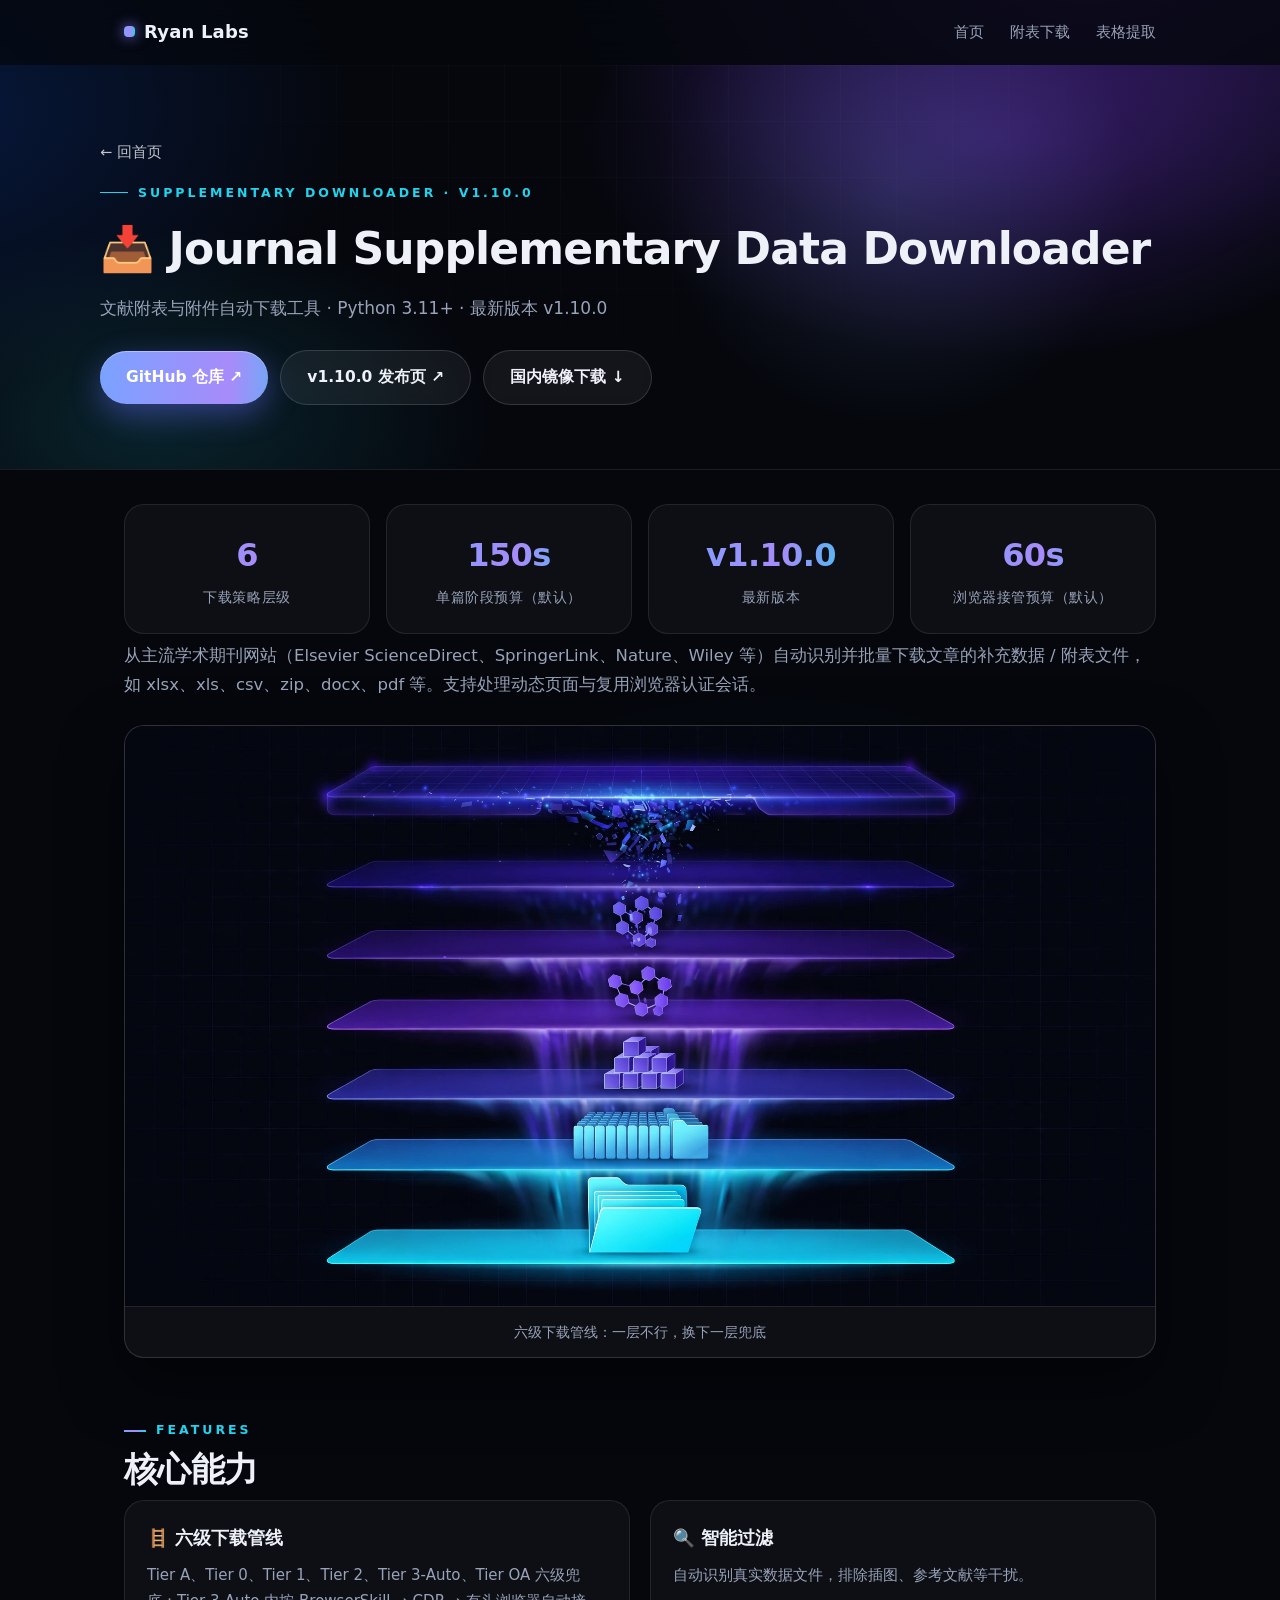
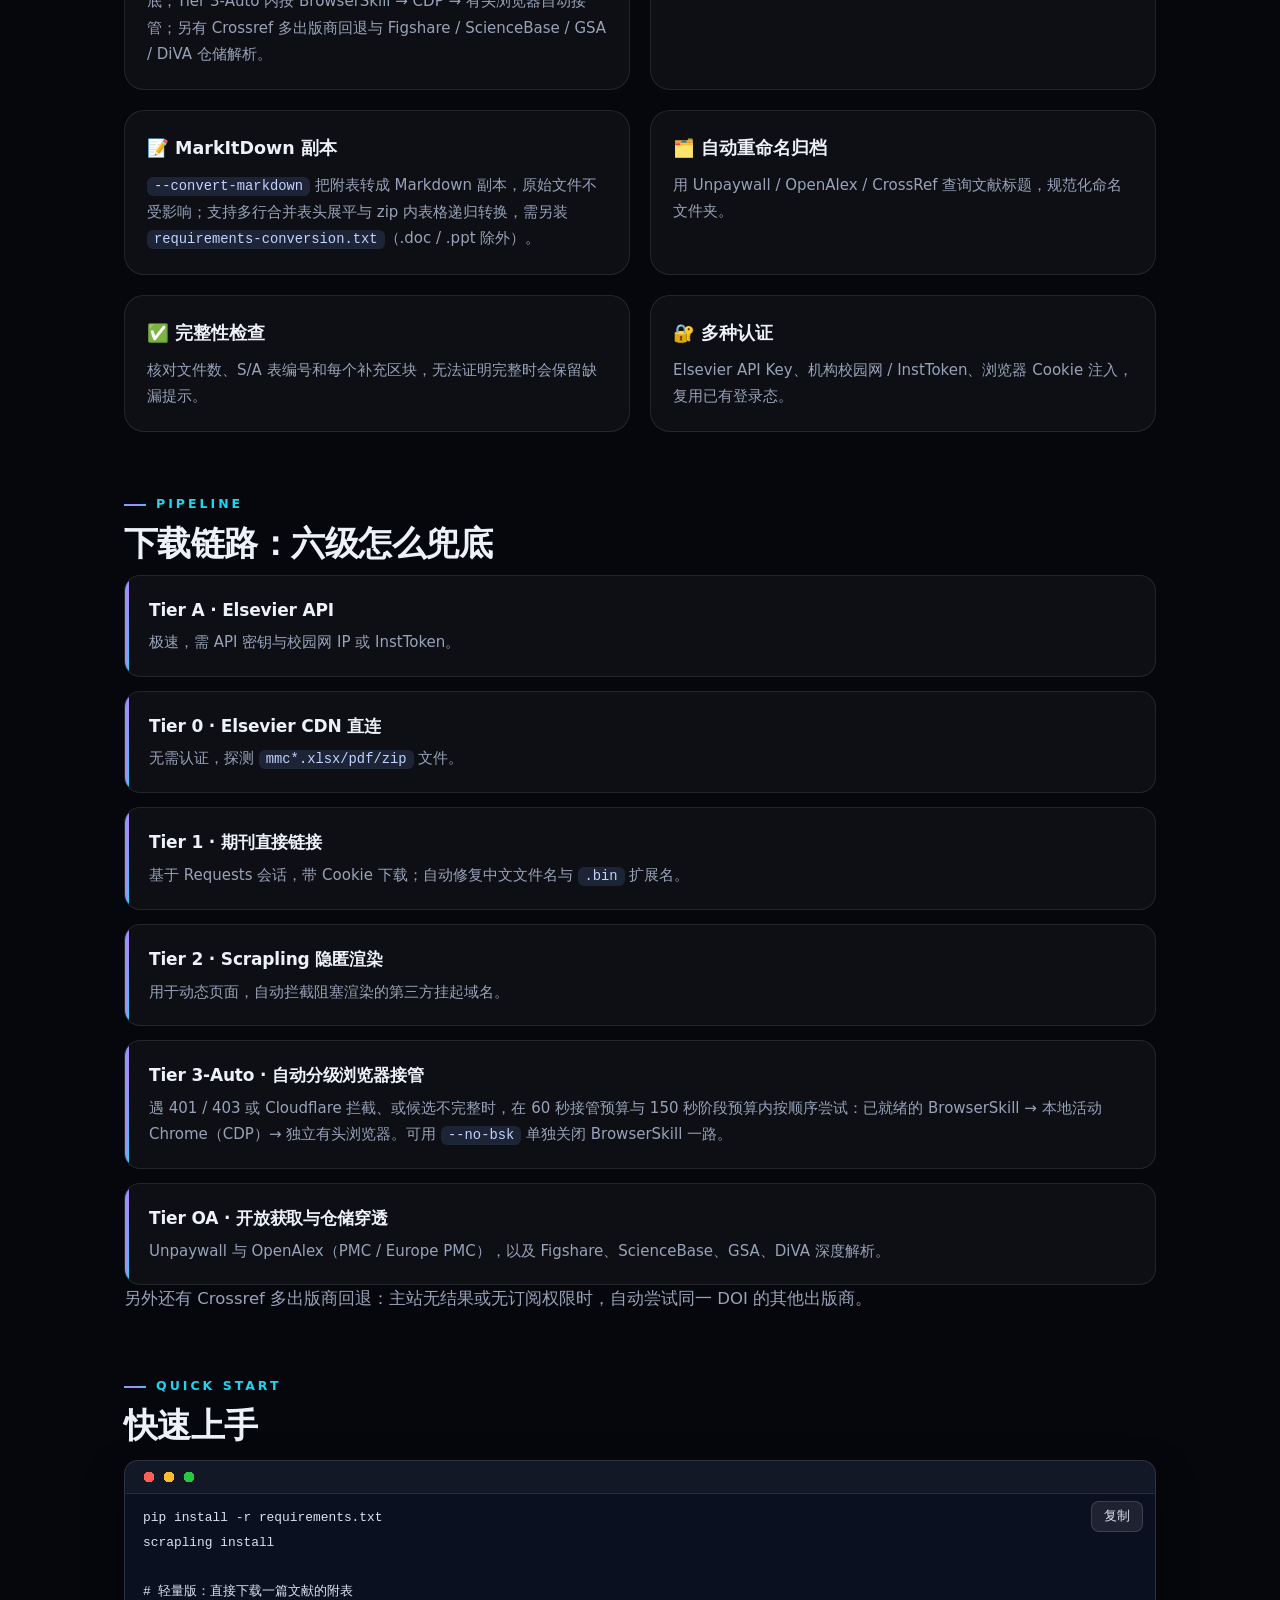
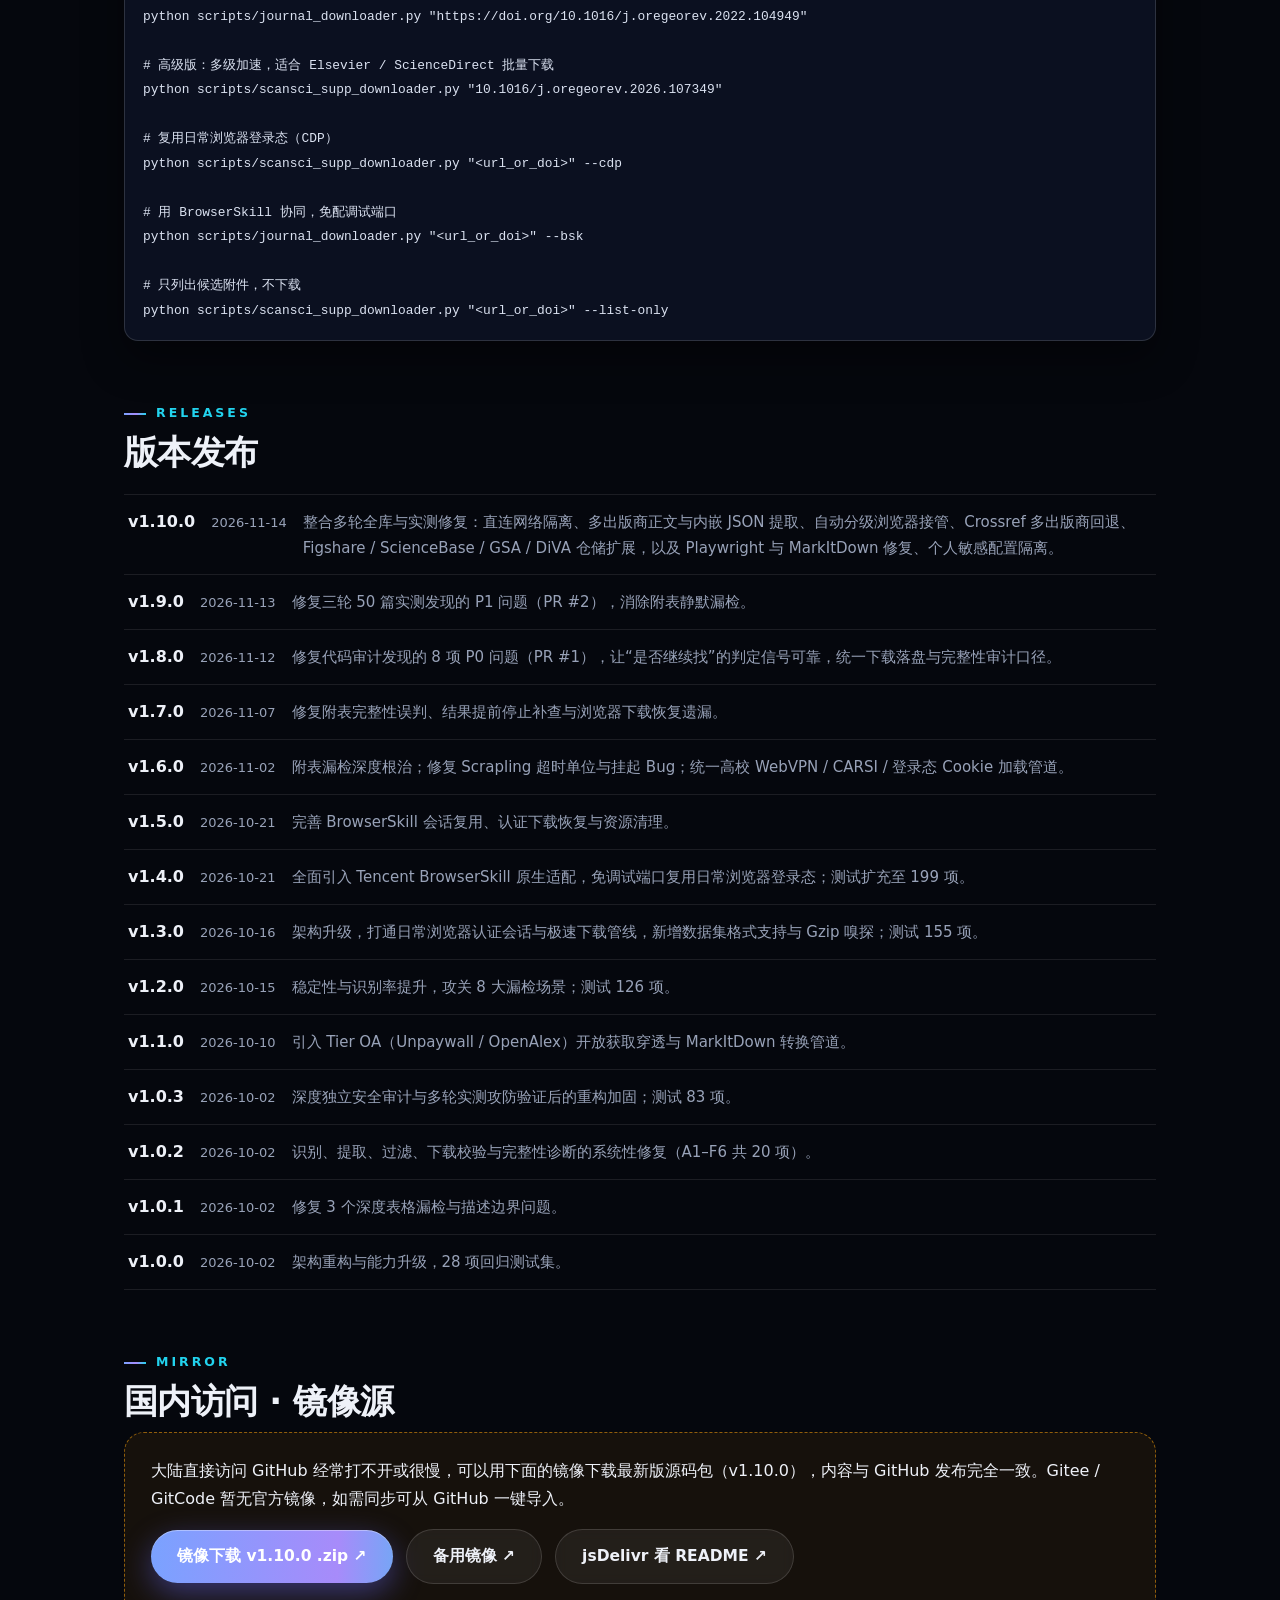
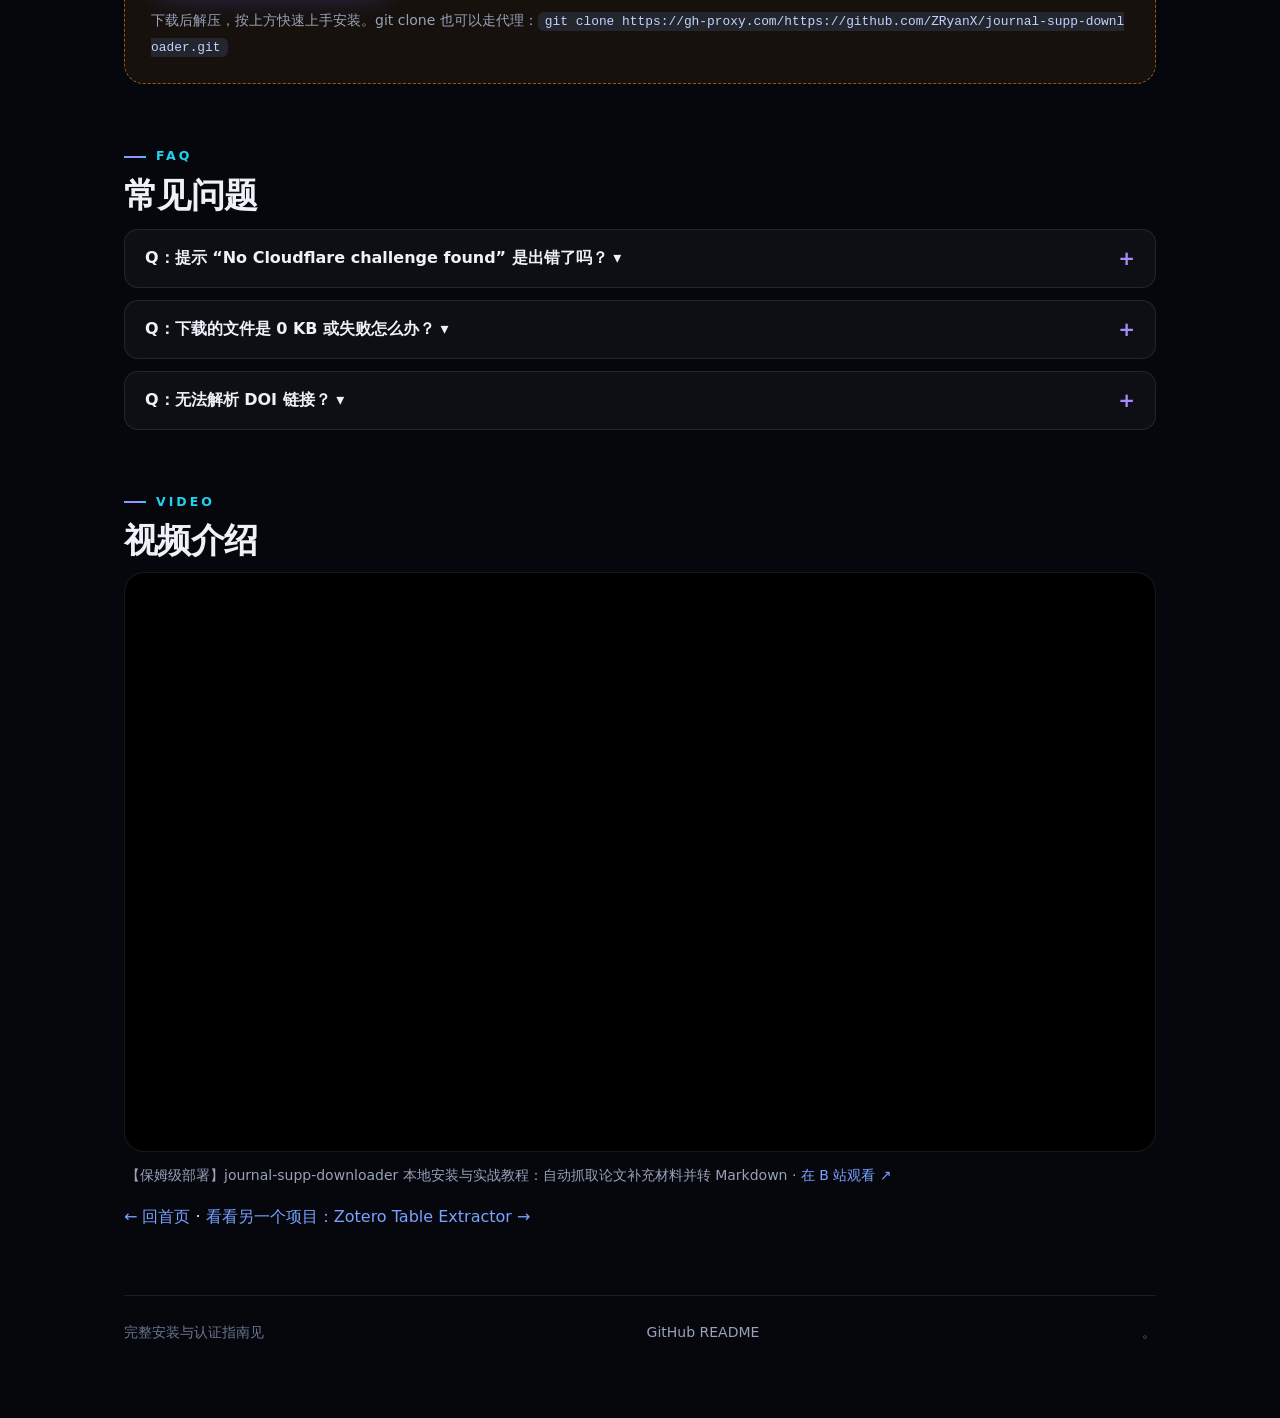
==== journal-supp-downloader.html @ 09757679 "Initial blog: homepage + two project pages, styles, scripts, images" ====
<!DOCTYPE html>
<html lang="zh-CN"><head><meta charset="utf-8"><meta name="viewport" content="width=device-width,initial-scale=1">
<title>Journal Supplementary Data Downloader — Ryan 的项目博客</title><link rel="stylesheet" href="style.css?v=20261115g"></head><body>
<header class="topnav"><div class="inner"><a class="logo" href="index.html">Ryan Labs</a><span class="spacer"></span><a href="index.html">首页</a><a href="journal-supp-downloader.html">附表下载</a><a href="zotero-table-extractor.html">表格提取</a></div></header>
<section class="hero small"><div class="inner">
<p><a class="backlink" href="index.html">← 回首页</a></p>
<span class="eyebrow">Supplementary Downloader · v1.10.0</span>
<h1>📥 Journal Supplementary Data Downloader</h1>
<p>文献附表与附件自动下载工具 · Python 3.11+ · 最新版本 v1.10.0</p>
<a class="btn" href="https://github.com/ZRyanX/journal-supp-downloader">GitHub 仓库 ↗</a><a class="btn ghost" href="https://github.com/ZRyanX/journal-supp-downloader/releases/tag/v1.10.0">v1.10.0 发布页 ↗</a><a class="btn ghost" href="#mirror">国内镜像下载 ↓</a>
</div></section>
<main class="wrap">
<div class="stats reveal">
<div class="stat"><b data-count="6">6</b><span>下载策略层级</span></div>
<div class="stat"><b>150s</b><span>单篇阶段预算（默认）</span></div>
<div class="stat"><b>v1.10.0</b><span>最新版本</span></div>
<div class="stat"><b>60s</b><span>浏览器接管预算（默认）</span></div>
</div>
<p class="lead reveal">从主流学术期刊网站（Elsevier ScienceDirect、SpringerLink、Nature、Wiley 等）自动识别并批量下载文章的补充数据 / 附表文件，如 xlsx、xls、csv、zip、docx、pdf 等。支持处理动态页面与复用浏览器认证会话。</p>
<figure class="shot reveal"><img src="images/jsd-pipeline.webp" alt="六级下载管线瀑布示意图" loading="lazy"><figcaption>六级下载管线：一层不行，换下一层兜底</figcaption></figure>

<h2 class="reveal"><span class="kicker">Features</span>核心能力</h2>
<div class="grid reveal">
<div class="feat"><h3>🪜 六级下载管线</h3><p>Tier A、Tier 0、Tier 1、Tier 2、Tier 3-Auto、Tier OA 六级兜底；Tier 3-Auto 内按 BrowserSkill → CDP → 有头浏览器自动接管；另有 Crossref 多出版商回退与 Figshare / ScienceBase / GSA / DiVA 仓储解析。</p></div>
<div class="feat"><h3>🔍 智能过滤</h3><p>自动识别真实数据文件，排除插图、参考文献等干扰。</p></div>
<div class="feat"><h3>📝 MarkItDown 副本</h3><p><code>--convert-markdown</code> 把附表转成 Markdown 副本，原始文件不受影响；支持多行合并表头展平与 zip 内表格递归转换，需另装 <code>requirements-conversion.txt</code>（.doc / .ppt 除外）。</p></div>
<div class="feat"><h3>🗂️ 自动重命名归档</h3><p>用 Unpaywall / OpenAlex / CrossRef 查询文献标题，规范化命名文件夹。</p></div>
<div class="feat"><h3>✅ 完整性检查</h3><p>核对文件数、S/A 表编号和每个补充区块，无法证明完整时会保留缺漏提示。</p></div>
<div class="feat"><h3>🔐 多种认证</h3><p>Elsevier API Key、机构校园网 / InstToken、浏览器 Cookie 注入，复用已有登录态。</p></div>
</div>

<h2 class="reveal"><span class="kicker">Pipeline</span>下载链路：六级怎么兜底</h2>
<div class="steps reveal">
<div class="step"><b>Tier A · Elsevier API</b><p>极速，需 API 密钥与校园网 IP 或 InstToken。</p></div>
<div class="step"><b>Tier 0 · Elsevier CDN 直连</b><p>无需认证，探测 <code>mmc*.xlsx/pdf/zip</code> 文件。</p></div>
<div class="step"><b>Tier 1 · 期刊直接链接</b><p>基于 Requests 会话，带 Cookie 下载；自动修复中文文件名与 <code>.bin</code> 扩展名。</p></div>
<div class="step"><b>Tier 2 · Scrapling 隐匿渲染</b><p>用于动态页面，自动拦截阻塞渲染的第三方挂起域名。</p></div>
<div class="step"><b>Tier 3-Auto · 自动分级浏览器接管</b><p>遇 401 / 403 或 Cloudflare 拦截、或候选不完整时，在 60 秒接管预算与 150 秒阶段预算内按顺序尝试：已就绪的 BrowserSkill → 本地活动 Chrome（CDP）→ 独立有头浏览器。可用 <code>--no-bsk</code> 单独关闭 BrowserSkill 一路。</p></div>
<div class="step"><b>Tier OA · 开放获取与仓储穿透</b><p>Unpaywall 与 OpenAlex（PMC / Europe PMC），以及 Figshare、ScienceBase、GSA、DiVA 深度解析。</p></div>
</div>
<p class="lead reveal">另外还有 Crossref 多出版商回退：主站无结果或无订阅权限时，自动尝试同一 DOI 的其他出版商。</p>

<h2 class="reveal"><span class="kicker">Quick Start</span>快速上手</h2>
<pre><code>pip install -r requirements.txt
scrapling install

# 轻量版：直接下载一篇文献的附表
python scripts/journal_downloader.py "https://doi.org/10.1016/j.oregeorev.2022.104949"

# 高级版：多级加速，适合 Elsevier / ScienceDirect 批量下载
python scripts/scansci_supp_downloader.py "10.1016/j.oregeorev.2026.107349"

# 复用日常浏览器登录态（CDP）
python scripts/scansci_supp_downloader.py "&lt;url_or_doi&gt;" --cdp

# 用 BrowserSkill 协同，免配调试端口
python scripts/journal_downloader.py "&lt;url_or_doi&gt;" --bsk

# 只列出候选附件，不下载
python scripts/scansci_supp_downloader.py "&lt;url_or_doi&gt;" --list-only</code></pre>

<h2 class="reveal"><span class="kicker">Releases</span>版本发布</h2>
<div class="releases reveal">
<div class="rel"><b>v1.10.0</b><time>2026-11-14</time><p>整合多轮全库与实测修复：直连网络隔离、多出版商正文与内嵌 JSON 提取、自动分级浏览器接管、Crossref 多出版商回退、Figshare / ScienceBase / GSA / DiVA 仓储扩展，以及 Playwright 与 MarkItDown 修复、个人敏感配置隔离。</p></div>
<div class="rel"><b>v1.9.0</b><time>2026-11-13</time><p>修复三轮 50 篇实测发现的 P1 问题（PR #2），消除附表静默漏检。</p></div>
<div class="rel"><b>v1.8.0</b><time>2026-11-12</time><p>修复代码审计发现的 8 项 P0 问题（PR #1），让“是否继续找”的判定信号可靠，统一下载落盘与完整性审计口径。</p></div>
<div class="rel"><b>v1.7.0</b><time>2026-11-07</time><p>修复附表完整性误判、结果提前停止补查与浏览器下载恢复遗漏。</p></div>
<div class="rel"><b>v1.6.0</b><time>2026-11-02</time><p>附表漏检深度根治；修复 Scrapling 超时单位与挂起 Bug；统一高校 WebVPN / CARSI / 登录态 Cookie 加载管道。</p></div>
<div class="rel"><b>v1.5.0</b><time>2026-10-21</time><p>完善 BrowserSkill 会话复用、认证下载恢复与资源清理。</p></div>
<div class="rel"><b>v1.4.0</b><time>2026-10-21</time><p>全面引入 Tencent BrowserSkill 原生适配，免调试端口复用日常浏览器登录态；测试扩充至 199 项。</p></div>
<div class="rel"><b>v1.3.0</b><time>2026-10-16</time><p>架构升级，打通日常浏览器认证会话与极速下载管线，新增数据集格式支持与 Gzip 嗅探；测试 155 项。</p></div>
<div class="rel"><b>v1.2.0</b><time>2026-10-15</time><p>稳定性与识别率提升，攻关 8 大漏检场景；测试 126 项。</p></div>
<div class="rel"><b>v1.1.0</b><time>2026-10-10</time><p>引入 Tier OA（Unpaywall / OpenAlex）开放获取穿透与 MarkItDown 转换管道。</p></div>
<div class="rel"><b>v1.0.3</b><time>2026-10-02</time><p>深度独立安全审计与多轮实测攻防验证后的重构加固；测试 83 项。</p></div>
<div class="rel"><b>v1.0.2</b><time>2026-10-02</time><p>识别、提取、过滤、下载校验与完整性诊断的系统性修复（A1–F6 共 20 项）。</p></div>
<div class="rel"><b>v1.0.1</b><time>2026-10-02</time><p>修复 3 个深度表格漏检与描述边界问题。</p></div>
<div class="rel"><b>v1.0.0</b><time>2026-10-02</time><p>架构重构与能力升级，28 项回归测试集。</p></div>
</div>

<h2 class="reveal" id="mirror"><span class="kicker">Mirror</span>国内访问 · 镜像源</h2>
<div class="mirror reveal">
<p>大陆直接访问 GitHub 经常打不开或很慢，可以用下面的镜像下载最新版源码包（v1.10.0），内容与 GitHub 发布完全一致。Gitee / GitCode 暂无官方镜像，如需同步可从 GitHub 一键导入。</p>
<a class="btn" href="https://gh-proxy.com/https://github.com/ZRyanX/journal-supp-downloader/archive/refs/tags/v1.10.0.zip">镜像下载 v1.10.0 .zip ↗</a>
<a class="btn ghost" href="https://ghfast.top/https://github.com/ZRyanX/journal-supp-downloader/archive/refs/tags/v1.10.0.zip">备用镜像 ↗</a>
<a class="btn ghost" href="https://cdn.jsdelivr.net/gh/ZRyanX/journal-supp-downloader@v1.10.0/README.md">jsDelivr 看 README ↗</a>
<p class="dim">下载后解压，按上方快速上手安装。git clone 也可以走代理：<code>git clone https://gh-proxy.com/https://github.com/ZRyanX/journal-supp-downloader.git</code></p>
</div>

<h2 class="reveal"><span class="kicker">FAQ</span>常见问题</h2>
<div class="faq reveal"><button>Q：提示 “No Cloudflare challenge found” 是出错了吗？ ▾</button><div class="ans">不是。这是正常提示，说明这次没有出现需要交互的 Cloudflare 验证，脚本已直接进入正常页面解析。</div></div>
<div class="faq reveal"><button>Q：下载的文件是 0 KB 或失败怎么办？ ▾</button><div class="ans">先确认该文献是否确实有附件；若提示 401 / 403，检查 IP 范围、用 --cdp 复用日常已登录浏览器，或更新 cookies.json。</div></div>
<div class="faq reveal"><button>Q：无法解析 DOI 链接？ ▾</button><div class="ans">某些网络下 doi.org 会被屏蔽，脚本内置了 curl 回退与 Crossref 查询，仍失败时可直接传入期刊文章的真实 URL。</div></div>

<h2 class="reveal"><span class="kicker">Video</span>视频介绍</h2>
<div class="video reveal"><div class="embed"><iframe src="https://player.bilibili.com/player.html?bvid=BV1YtsF6nEsp&page=1" scrolling="no" border="0" frameborder="no" framespacing="0" allowfullscreen="true" title="journal-supp-downloader 本地安装与实战教程"></iframe></div>
<p class="video-cap">【保姆级部署】journal-supp-downloader 本地安装与实战教程：自动抓取论文补充材料并转 Markdown · <a href="https://www.bilibili.com/video/BV1YtsF6nEsp/" target="_blank" rel="noopener">在 B 站观看 ↗</a></p></div>
<p><a href="index.html">← 回首页</a> · <a href="zotero-table-extractor.html">看看另一个项目：Zotero Table Extractor →</a></p>
<footer>完整安装与认证指南见 <a href="https://github.com/ZRyanX/journal-supp-downloader">GitHub README</a>。</footer>
</main>
<script src="script.js?v=20261115f"></script>
</body></html>
---- style.css ----
/* Ryan Labs — 深色高级质感 */
:root{
  --bg:#05070d; --bg2:#0a0f1d;
  --ink:#eef1f8; --muted:#98a2b8; --faint:#6b7590;
  --line:rgba(255,255,255,.09); --line2:rgba(255,255,255,.14);
  --card:rgba(255,255,255,.035); --card2:rgba(255,255,255,.06);
  --indigo:#7aa2ff; --violet:#a78bfa; --cyan:#22d3ee; --gold:#f0c46c; --green:#34d399;
  --grad:linear-gradient(92deg,#7aa2ff,#a78bfa 55%,#22d3ee);
  --radius:20px;
  --shadow:0 24px 60px rgba(0,0,0,.5);
}
*{box-sizing:border-box}
html{scroll-behavior:smooth}
body{
  margin:0; color:var(--ink); line-height:1.75;
  font-family:system-ui,-apple-system,"Segoe UI",Roboto,"PingFang SC","Hiragino Sans GB","Microsoft YaHei",sans-serif;
  background:
    radial-gradient(900px 500px at 85% -5%, rgba(124,58,237,.28), transparent 60%),
    radial-gradient(800px 480px at -10% 12%, rgba(11,95,255,.22), transparent 60%),
    radial-gradient(700px 500px at 60% 110%, rgba(34,211,238,.10), transparent 60%),
    var(--bg);
  background-attachment:fixed;
  -webkit-font-smoothing:antialiased;
}
::selection{background:rgba(167,139,250,.4); color:#fff}
::-webkit-scrollbar{width:10px}
::-webkit-scrollbar-thumb{background:#232b40; border-radius:8px}
::-webkit-scrollbar-track{background:transparent}
a{color:var(--indigo); text-decoration:none}
a:hover{color:#a9c0ff}
.wrap{max-width:1080px; margin:0 auto; padding:0 24px 80px}

/* ---------- 导航 ---------- */
.topnav{position:sticky; top:0; z-index:50; background:rgba(5,7,13,.72); backdrop-filter:blur(16px); -webkit-backdrop-filter:blur(16px); border-bottom:1px solid transparent; transition:border-color .3s, box-shadow .3s}
.topnav.scrolled{border-bottom-color:var(--line); box-shadow:0 12px 32px rgba(0,0,0,.35)}
.topnav .inner{max-width:1080px; margin:0 auto; padding:16px 24px; display:flex; gap:26px; align-items:center}
.topnav .logo{font-weight:800; font-size:18px; color:var(--ink); letter-spacing:.01em; display:flex; align-items:center; gap:9px}
.topnav .logo::before{content:""; width:11px; height:11px; border-radius:4px; background:var(--grad); box-shadow:0 0 14px rgba(139,124,255,.9)}
.topnav .logo:hover{text-decoration:none}
.topnav a{color:var(--muted); font-size:15px; font-weight:500; transition:color .2s}
.topnav a:hover{color:#fff; text-decoration:none}
.topnav .spacer{flex:1}

/* ---------- Hero ---------- */
.hero{position:relative; overflow:hidden; padding:96px 24px 88px; border-bottom:1px solid var(--line)}
.hero::before{content:""; position:absolute; inset:0; pointer-events:none;
  background:
    radial-gradient(640px 340px at 78% 18%, rgba(124,58,237,.30), transparent 65%),
    radial-gradient(520px 300px at 12% 88%, rgba(34,211,238,.14), transparent 65%);
}
.hero::after{content:""; position:absolute; inset:0; pointer-events:none; opacity:.5;
  background-image:linear-gradient(rgba(255,255,255,.035) 1px, transparent 1px), linear-gradient(90deg, rgba(255,255,255,.035) 1px, transparent 1px);
  background-size:56px 56px;
  -webkit-mask-image:radial-gradient(720px 420px at 50% 0%, #000 30%, transparent 78%);
  mask-image:radial-gradient(720px 420px at 50% 0%, #000 30%, transparent 78%);
}
.hero .glow{position:absolute; width:520px; height:520px; border-radius:50%; pointer-events:none; z-index:0;
  background:radial-gradient(circle, rgba(122,162,255,.16), transparent 65%);
  transform:translate(-50%,-50%); left:var(--mx,70%); top:var(--my,30%); transition:left .35s ease, top .35s ease}
.hero .inner, .hero-inner{position:relative; z-index:1; max-width:1080px; margin:0 auto}
.hero-grid{display:grid; grid-template-columns:1.05fr .95fr; gap:56px; align-items:center}
.eyebrow{display:inline-flex; align-items:center; gap:10px; font-size:12.5px; font-weight:700; letter-spacing:.24em; text-transform:uppercase; color:var(--cyan); margin-bottom:20px}
.eyebrow::before{content:""; width:28px; height:1px; background:var(--cyan)}
.hero h1{font-size:clamp(38px,5.4vw,62px); line-height:1.14; letter-spacing:-.02em; margin:0 0 20px; font-weight:800}
.hero h1 .grad{background:var(--grad); -webkit-background-clip:text; background-clip:text; color:transparent}
.hero p{font-size:18px; color:var(--muted); max-width:640px; margin:0 0 8px}
.hero p.lead2{font-size:16.5px}
.hero.small{padding:72px 24px 64px}
.hero.small h1{font-size:clamp(30px,4.2vw,44px)}
.hero.small p{font-size:17px}
.hero.violet::before{background:
  radial-gradient(640px 340px at 78% 18%, rgba(124,58,237,.38), transparent 65%),
  radial-gradient(520px 300px at 12% 88%, rgba(240,196,108,.12), transparent 65%)}
.hero .backlink{color:rgba(255,255,255,.75); font-size:14.5px}
.hero .backlink:hover{color:#fff}

/* ---------- 按钮 ---------- */
.btn{display:inline-flex; align-items:center; gap:8px; background:var(--grad); background-size:140% 140%; color:#fff; font-weight:700; font-size:15.5px; padding:13px 26px; border-radius:999px; margin:18px 12px 0 0; border:0; cursor:pointer;
  box-shadow:0 10px 30px rgba(99,102,241,.45), inset 0 1px 0 rgba(255,255,255,.35);
  transition:transform .25s, box-shadow .25s, background-position .4s}
.btn:hover{transform:translateY(-2px); background-position:90% 50%; box-shadow:0 16px 38px rgba(99,102,241,.55), inset 0 1px 0 rgba(255,255,255,.35); text-decoration:none; color:#fff}
.btn.ghost{background:rgba(255,255,255,.06); color:var(--ink); border:1px solid var(--line2); box-shadow:none; backdrop-filter:blur(6px)}
.btn.ghost:hover{background:rgba(255,255,255,.12); box-shadow:0 10px 26px rgba(0,0,0,.4)}
.btn.solid-blue{background:linear-gradient(92deg,#2563eb,#0ea5e9)}
.btn.solid-violet{background:linear-gradient(92deg,#7c3aed,#c026d3)}

/* ---------- 终端预览 ---------- */
.terminal{position:relative; border-radius:18px; background:linear-gradient(180deg,#0d1322,#090d18); border:1px solid var(--line2);
  box-shadow:var(--shadow), 0 0 0 1px rgba(255,255,255,.02), 0 0 80px rgba(99,102,241,.22);
  overflow:hidden; font-size:14px; transform:rotate(.4deg); transition:transform .4s}
.terminal:hover{transform:rotate(0deg) translateY(-3px)}
.terminal .t-bar{display:flex; align-items:center; gap:8px; padding:13px 16px; border-bottom:1px solid var(--line); background:rgba(255,255,255,.03)}
.terminal .t-bar i{width:11px; height:11px; border-radius:50%; display:block}
.terminal .t-bar i:nth-child(1){background:#ff5f57}.terminal .t-bar i:nth-child(2){background:#febc2e}.terminal .t-bar i:nth-child(3){background:#28c840}
.terminal .t-bar span{margin-left:8px; color:var(--faint); font-size:12.5px; letter-spacing:.06em}
.terminal .t-body{padding:18px 20px 20px; font-family:ui-monospace,SFMono-Regular,Menlo,Consolas,monospace; line-height:1.9; color:#c6d0e4; white-space:pre-wrap}
.terminal .t-body .cmd{color:#e8edf8}
.terminal .t-body .dim{color:var(--faint)}
.terminal .t-body .ok{color:var(--green)}
.terminal .t-body .hl{color:var(--gold)}
.terminal .t-tag{position:absolute; top:52px; right:16px; font-size:11px; letter-spacing:.14em; color:var(--cyan); border:1px solid rgba(34,211,238,.4); background:rgba(34,211,238,.1); padding:3px 9px; border-radius:999px}

/* ---------- 跑马灯 ---------- */
.marquee{overflow:hidden; border-bottom:1px solid var(--line); padding:20px 0; -webkit-mask-image:linear-gradient(90deg,transparent,#000 12%,#000 88%,transparent); mask-image:linear-gradient(90deg,transparent,#000 12%,#000 88%,transparent)}
.marquee-track{display:flex; gap:0; width:max-content; animation:scroll 32s linear infinite}
.marquee:hover .marquee-track{animation-play-state:paused}
.marquee-track span{font-size:13.5px; font-weight:700; letter-spacing:.22em; text-transform:uppercase; color:var(--faint); padding:0 26px; white-space:nowrap; display:flex; align-items:center; gap:26px}
.marquee-track span::after{content:"◆"; font-size:8px; color:rgba(167,139,250,.6)}
@keyframes scroll{to{transform:translateX(-50%)}}

/* ---------- 区块标题 / 数据 ---------- */
h2{font-size:clamp(26px,3.4vw,34px); letter-spacing:-.015em; margin:64px 0 10px; font-weight:800; line-height:1.25}
h2 .kicker{display:block; font-size:12.5px; font-weight:700; letter-spacing:.24em; text-transform:uppercase; color:var(--cyan); margin-bottom:10px}
h2 .kicker::before{content:""; display:inline-block; width:22px; height:2px; background:var(--grad); vertical-align:middle; margin-right:10px}
.lead{color:var(--muted); margin:0 0 22px; font-size:16.5px}
.stats{display:grid; grid-template-columns:repeat(4,1fr); gap:16px; margin:34px 0 8px}
.stat{background:var(--card); border:1px solid var(--line); border-radius:var(--radius); padding:22px 18px; text-align:center; transition:transform .25s, border-color .25s}
.stat:hover{transform:translateY(-3px); border-color:var(--line2)}
.stat b{font-size:32px; display:block; letter-spacing:-.02em; background:var(--grad); -webkit-background-clip:text; background-clip:text; color:transparent}
.stat span{color:var(--muted); font-size:13.5px; letter-spacing:.04em}

/* ---------- 卡片 ---------- */
.grid{display:grid; grid-template-columns:1fr 1fr; gap:20px}
.card{position:relative; background:var(--card); border:1px solid var(--line); border-radius:var(--radius); padding:28px; overflow:hidden;
  transition:transform .3s, box-shadow .3s, border-color .3s}
.card::before{content:""; position:absolute; top:0; left:0; right:0; height:3px; background:linear-gradient(90deg,#2563eb,#0ea5e9)}
.card.violet::before{background:linear-gradient(90deg,#7c3aed,#c026d3)}
.card::after{content:""; position:absolute; top:0; left:-70%; width:55%; height:100%; transform:skewX(-18deg);
  background:linear-gradient(90deg,transparent,rgba(255,255,255,.06),transparent); transition:left .7s ease}
.card:hover{transform:translateY(-5px); border-color:var(--line2); box-shadow:var(--shadow)}
.card:hover::after{left:120%}
.card h3{margin:14px 0 10px; font-size:22px; letter-spacing:-.01em}
.card h3 a{color:var(--ink)}
.card h3 a:hover{color:#fff; text-decoration:none}
.card p{color:var(--muted); margin:0 0 12px; font-size:15.5px}
.card .check{color:#c6d0e4; font-size:15px; line-height:1.9}
.card .check::first-line{font-weight:600}
.tag{display:inline-block; background:rgba(122,162,255,.12); color:#b9c8ff; border:1px solid rgba(122,162,255,.25); border-radius:999px; padding:3px 11px; font-size:12.5px; font-weight:600; margin:0 6px 6px 0}
.card.violet .tag{background:rgba(167,139,250,.12); color:#d3c2ff; border-color:rgba(167,139,250,.28)}
.feat{background:var(--card); border:1px solid var(--line); border-radius:var(--radius); padding:22px; transition:transform .25s, border-color .25s}
.feat:hover{transform:translateY(-3px); border-color:var(--line2)}
.feat h3{margin:0 0 8px; font-size:17.5px}
.feat p{margin:0; color:var(--muted); font-size:15px}

/* ---------- 步骤 ---------- */
.steps{display:grid; gap:14px; position:relative}
.step{position:relative; background:var(--card); border:1px solid var(--line); border-radius:16px; padding:20px 22px 20px 24px; overflow:hidden; transition:transform .25s, border-color .25s}
.step::before{content:""; position:absolute; left:0; top:0; bottom:0; width:4px; background:var(--grad)}
.step:hover{transform:translateX(4px); border-color:var(--line2)}
.step b{display:block; font-size:17px; letter-spacing:-.01em}
.step p{margin:4px 0 0; color:var(--muted); font-size:15px}

/* ---------- 代码 ---------- */
pre{background:#0b1020; color:#dbe2f1; padding:44px 18px 18px; border-radius:14px; overflow:auto; position:relative; border:1px solid var(--line2); font-size:14px; line-height:1.75;
  box-shadow:0 18px 40px rgba(0,0,0,.4)}
pre::before{content:""; position:absolute; top:0; left:0; right:0; height:32px; border-bottom:1px solid var(--line);
  background:
    radial-gradient(circle 5.5px at 24px 16px, #ff5f57 98%, transparent),
    radial-gradient(circle 5.5px at 44px 16px, #febc2e 98%, transparent),
    radial-gradient(circle 5.5px at 64px 16px, #28c840 98%, transparent),
    rgba(255,255,255,.03)}
pre code{background:none; color:inherit; padding:0; font-family:ui-monospace,SFMono-Regular,Menlo,Consolas,monospace}
code{background:rgba(122,162,255,.14); color:#c3d2ff; padding:2px 7px; border-radius:6px; font-size:.92em}
.copy{position:absolute; top:40px; right:12px; background:rgba(255,255,255,.08); color:#dbe2f1; border:1px solid var(--line2); border-radius:8px; padding:6px 12px; cursor:pointer; font-size:12.5px; transition:background .2s}
.copy:hover{background:rgba(255,255,255,.16)}

/* ---------- 视频嵌入 / FAQ ---------- */
.video{position:relative; border:0; border-radius:var(--radius); padding:0; text-align:left}
.video .embed{position:relative; aspect-ratio:16/9; border-radius:var(--radius); overflow:hidden; border:1px solid rgba(255,255,255,.09); background:#000}
.video iframe{position:absolute; inset:0; width:100%; height:100%; border:0; display:block}
.video-cap{margin:12px 2px 0; color:var(--muted); font-size:14px; line-height:1.6}
.faq{border:1px solid var(--line); border-radius:14px; background:var(--card); margin:12px 0; overflow:hidden; transition:border-color .25s}
.faq:hover, .faq.open{border-color:var(--line2)}
.faq button{width:100%; text-align:left; background:none; border:0; padding:18px 20px; font-size:16px; font-weight:700; cursor:pointer; color:var(--ink); font-family:inherit}
.faq button::after{content:"+"; float:right; color:var(--violet); font-size:20px; line-height:1; transition:transform .3s}
.faq.open button::after{transform:rotate(45deg)}
.faq .ans{display:none; padding:0 20px 18px; color:var(--muted)}
.faq.open .ans{display:block}

footer{border-top:1px solid var(--line); margin-top:64px; padding-top:24px; color:var(--faint); font-size:14px; display:flex; justify-content:space-between; gap:16px; flex-wrap:wrap}
footer a{color:var(--muted)}

/* ---------- 动效 ---------- */
.reveal{opacity:0; transform:translateY(22px); transition:opacity .7s cubic-bezier(.2,.7,.3,1), transform .7s cubic-bezier(.2,.7,.3,1)}
.reveal.in{opacity:1; transform:none}
.hero .inner>*{animation:rise .8s cubic-bezier(.2,.7,.3,1) both}
.hero .inner>*:nth-child(2){animation-delay:.08s}
.hero .inner>*:nth-child(3){animation-delay:.16s}
.hero .inner>*:nth-child(4){animation-delay:.24s}
@keyframes rise{from{opacity:0; transform:translateY(24px)} to{opacity:1; transform:none}}
@media(max-width:860px){.hero-grid{grid-template-columns:1fr; gap:36px}.hero{padding:72px 20px 64px}}
@media(max-width:700px){.grid,.stats{grid-template-columns:1fr 1fr}.stats{grid-template-columns:1fr 1fr}.topnav .inner{gap:16px}.topnav a{font-size:14px}}
@media(max-width:480px){.stats{grid-template-columns:1fr 1fr}.btn{padding:12px 20px; font-size:14.5px}}
/* ---------- 首页升级：徽章 / 链路图组 / CTA ---------- */
.hero h1{font-size:clamp(32px,4.6vw,50px)}
.pill{display:inline-block; padding:7px 14px; margin:0 0 18px 14px; border-radius:999px; border:1px solid rgba(34,211,238,.4); background:rgba(34,211,238,.08); color:#a5f3fc; font-size:13px; letter-spacing:.02em; vertical-align:middle}
.pipelines{display:grid; grid-template-columns:1fr 1fr; gap:22px; margin-top:26px}
.pipelines .shot{margin:0}
.pipelines .shot img{transition:transform .6s ease}
.pipelines .shot:hover img{transform:scale(1.03)}
.cta{margin:56px 0 8px; padding:48px 36px; text-align:center; border-radius:var(--radius); background:linear-gradient(135deg, rgba(11,95,255,.22), rgba(124,58,237,.22)), var(--card); border:1px solid var(--line2); position:relative; overflow:hidden; box-shadow:var(--shadow)}
.cta::before{content:""; position:absolute; inset:0; background:radial-gradient(420px 180px at 50% -40px, rgba(124,58,237,.45), transparent 70%); pointer-events:none}
.cta h2{margin:0 0 10px; position:relative}
.cta p{color:var(--muted); margin:0 0 24px; position:relative}
.cta .btn{position:relative; margin:0 6px}
@media(max-width:760px){.pipelines{grid-template-columns:1fr}.pill{display:block; margin:0 0 14px}.cta{padding:36px 22px}}
/* ---------- 版本发布 ---------- */
.releases{margin:20px 0 8px; border-top:1px solid var(--line)}
.rel{display:flex; gap:16px; align-items:baseline; padding:13px 4px; border-bottom:1px solid var(--line)}
.rel b{white-space:nowrap}
.rel time{white-space:nowrap; color:var(--muted); font-size:13px}
.rel p{margin:0; color:var(--muted); font-size:15px}
@media(max-width:760px){.rel{flex-wrap:wrap; gap:2px 12px}}
@media(max-width:480px){.hero h1{font-size:30px}}
/* ---------- 镜像源 ---------- */
.mirror{padding:24px 26px; border:1px dashed rgba(245,158,11,.55); border-radius:var(--radius); background:rgba(245,158,11,.07)}
.mirror p{margin:0 0 16px}
.mirror p.dim{color:var(--muted); font-size:14px; margin:16px 0 0; word-break:break-all}
.mirror .btn{margin:0 8px 8px 0}
.mirror-note{margin:18px 0 0; color:var(--muted); font-size:14px; position:relative}
.mirror-note a{color:var(--ink)}
/* ---------- 配图 ---------- */
.card .cover{margin:-28px -28px 22px; overflow:hidden; border-radius:20px 20px 0 0}
.card .cover img{display:block; width:100%; aspect-ratio:16/9; object-fit:cover; transition:transform .6s ease}
.card:hover .cover img{transform:scale(1.04)}
figure.shot{margin:26px 0 8px; border:1px solid var(--line2); border-radius:var(--radius); overflow:hidden; background:var(--card); box-shadow:var(--shadow)}
figure.shot img{display:block; width:100%}
figure.shot figcaption{padding:13px 18px; color:var(--muted); font-size:14px; text-align:center; border-top:1px solid var(--line)}
@media(prefers-reduced-motion:reduce){*{animation:none!important; transition:none!important}.reveal{opacity:1; transform:none}}
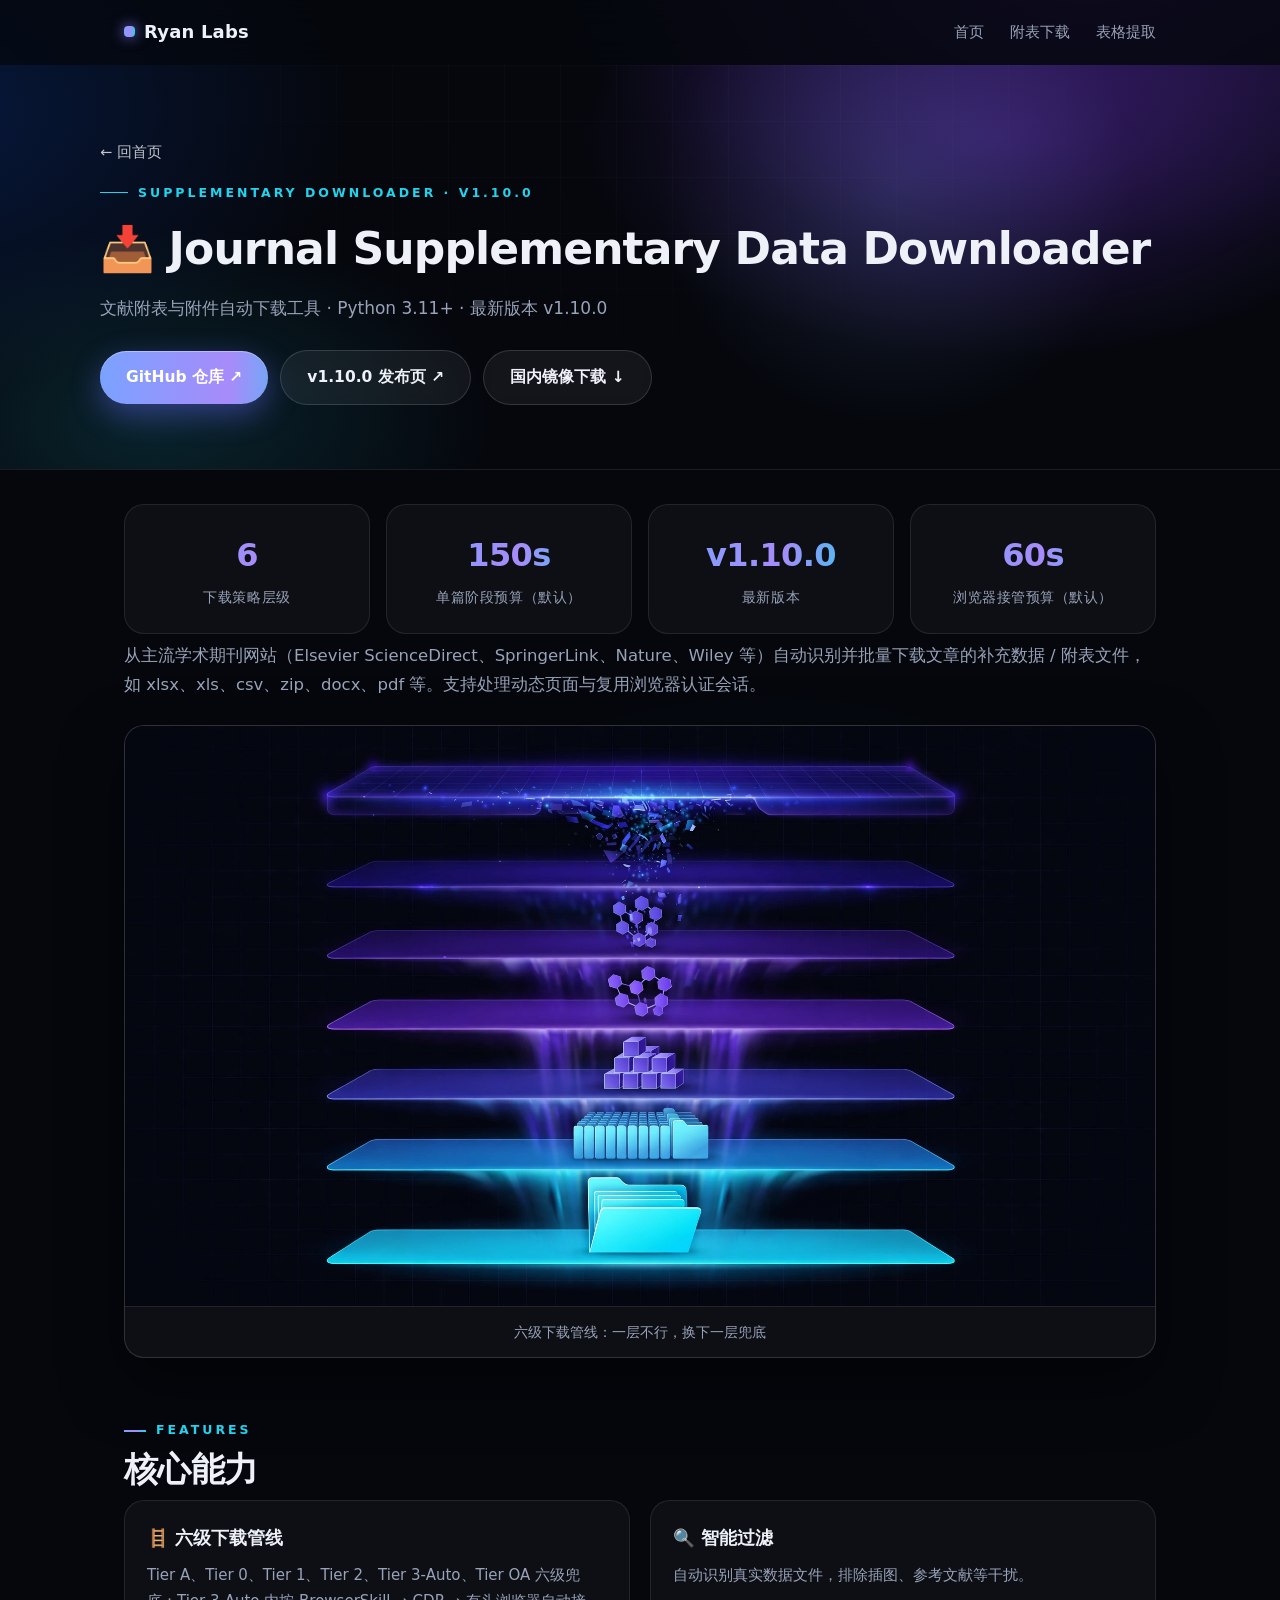
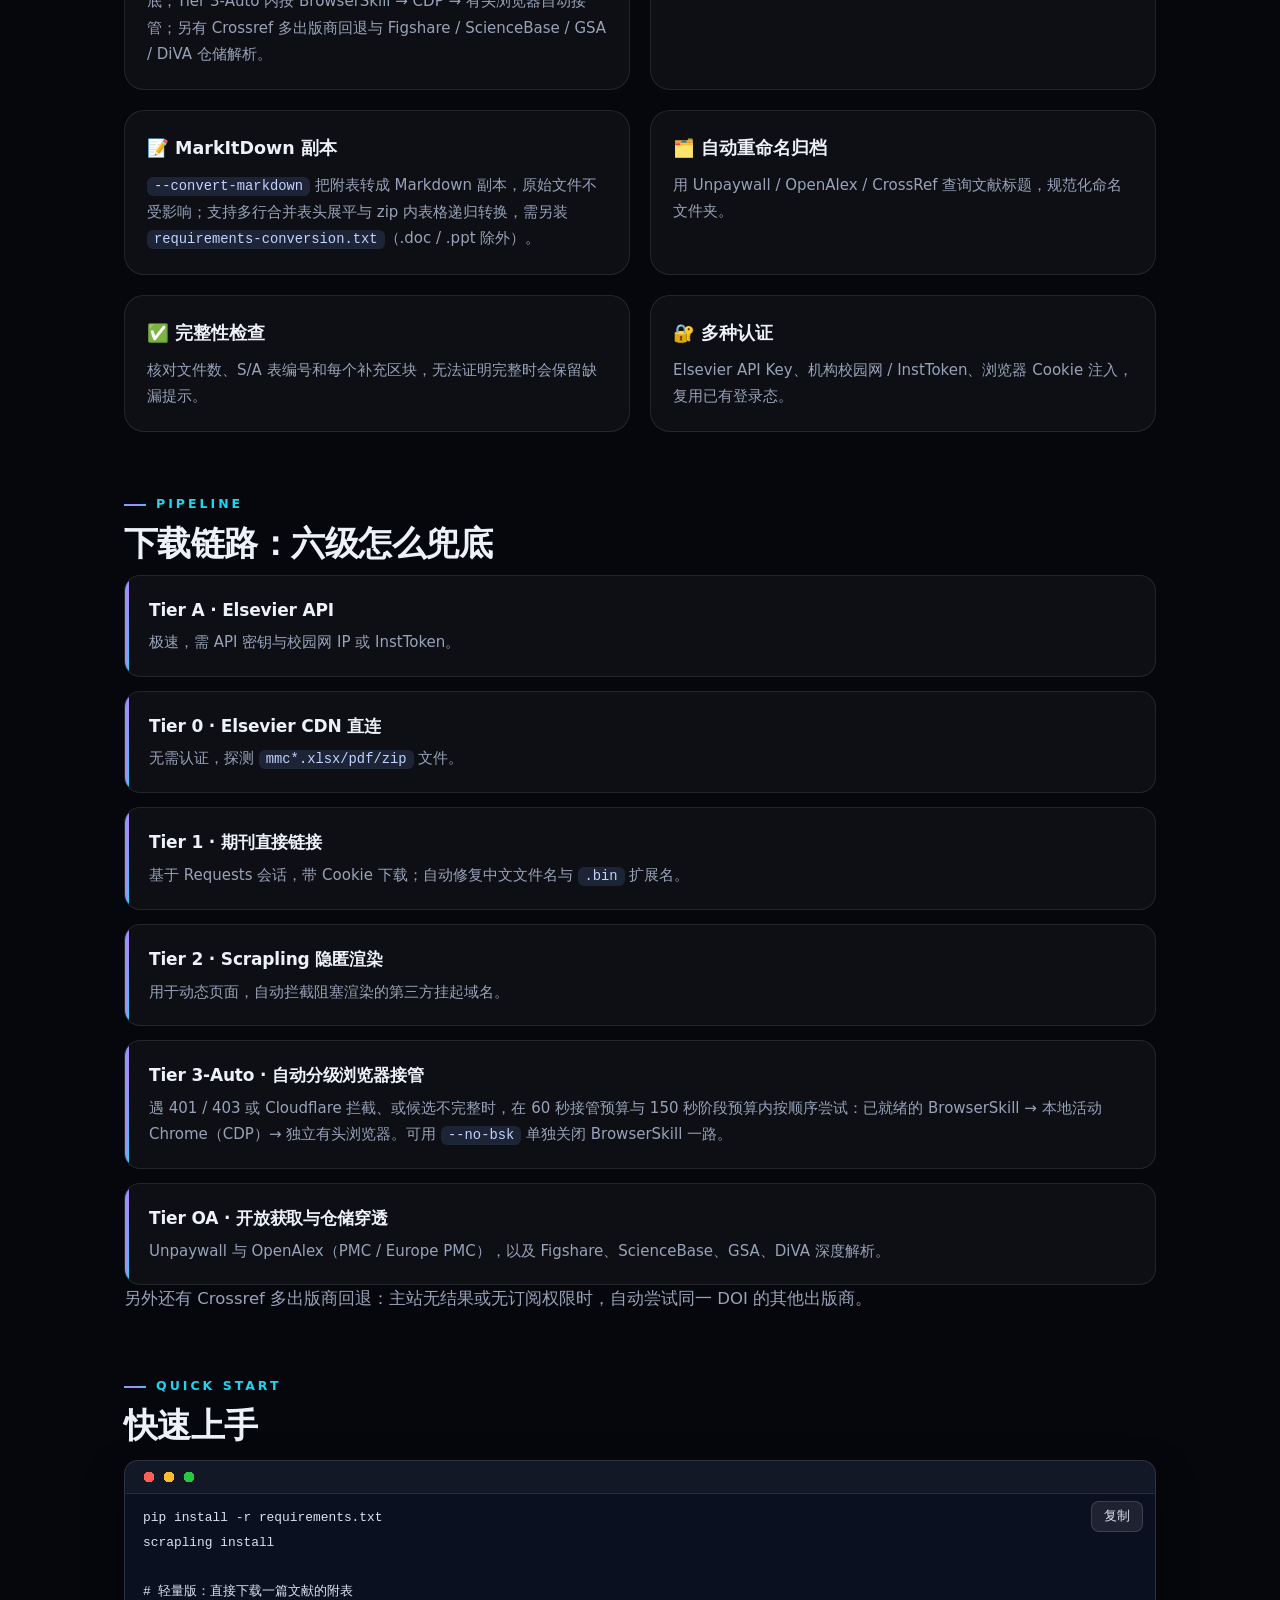
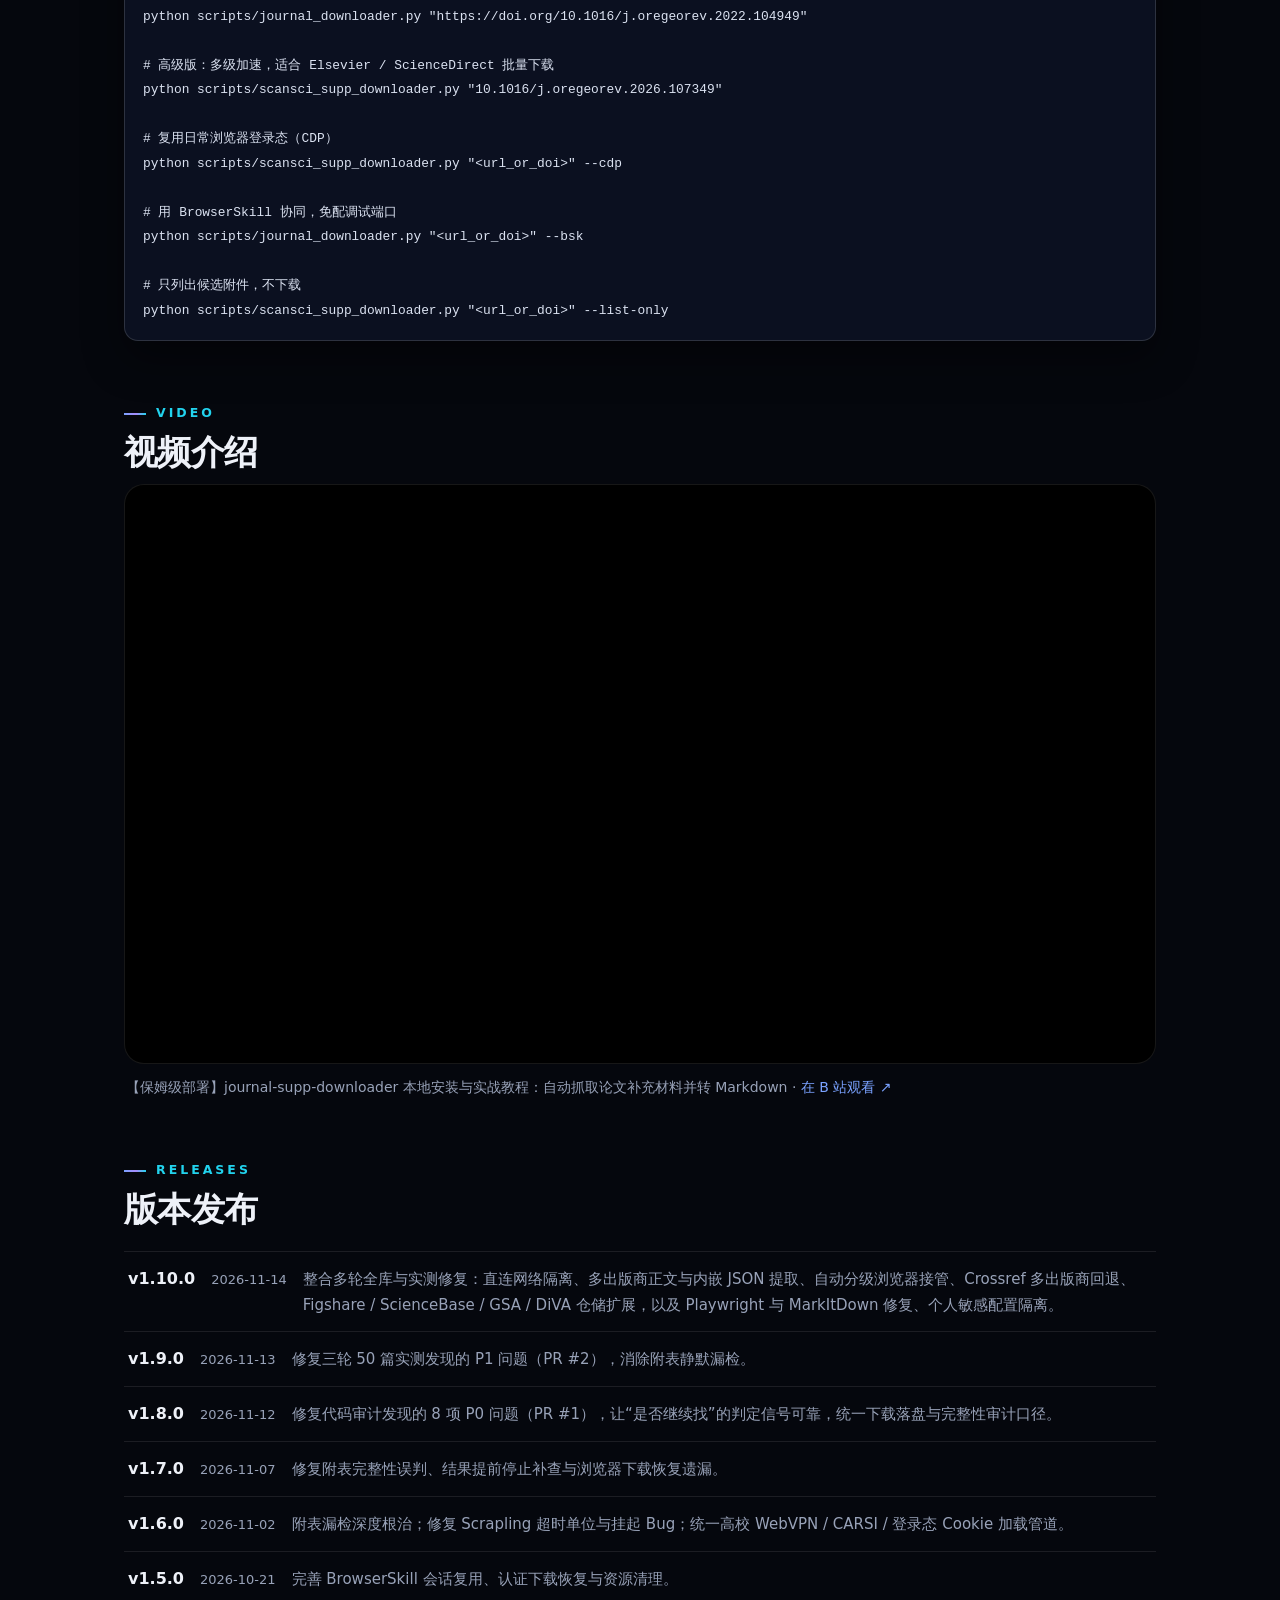
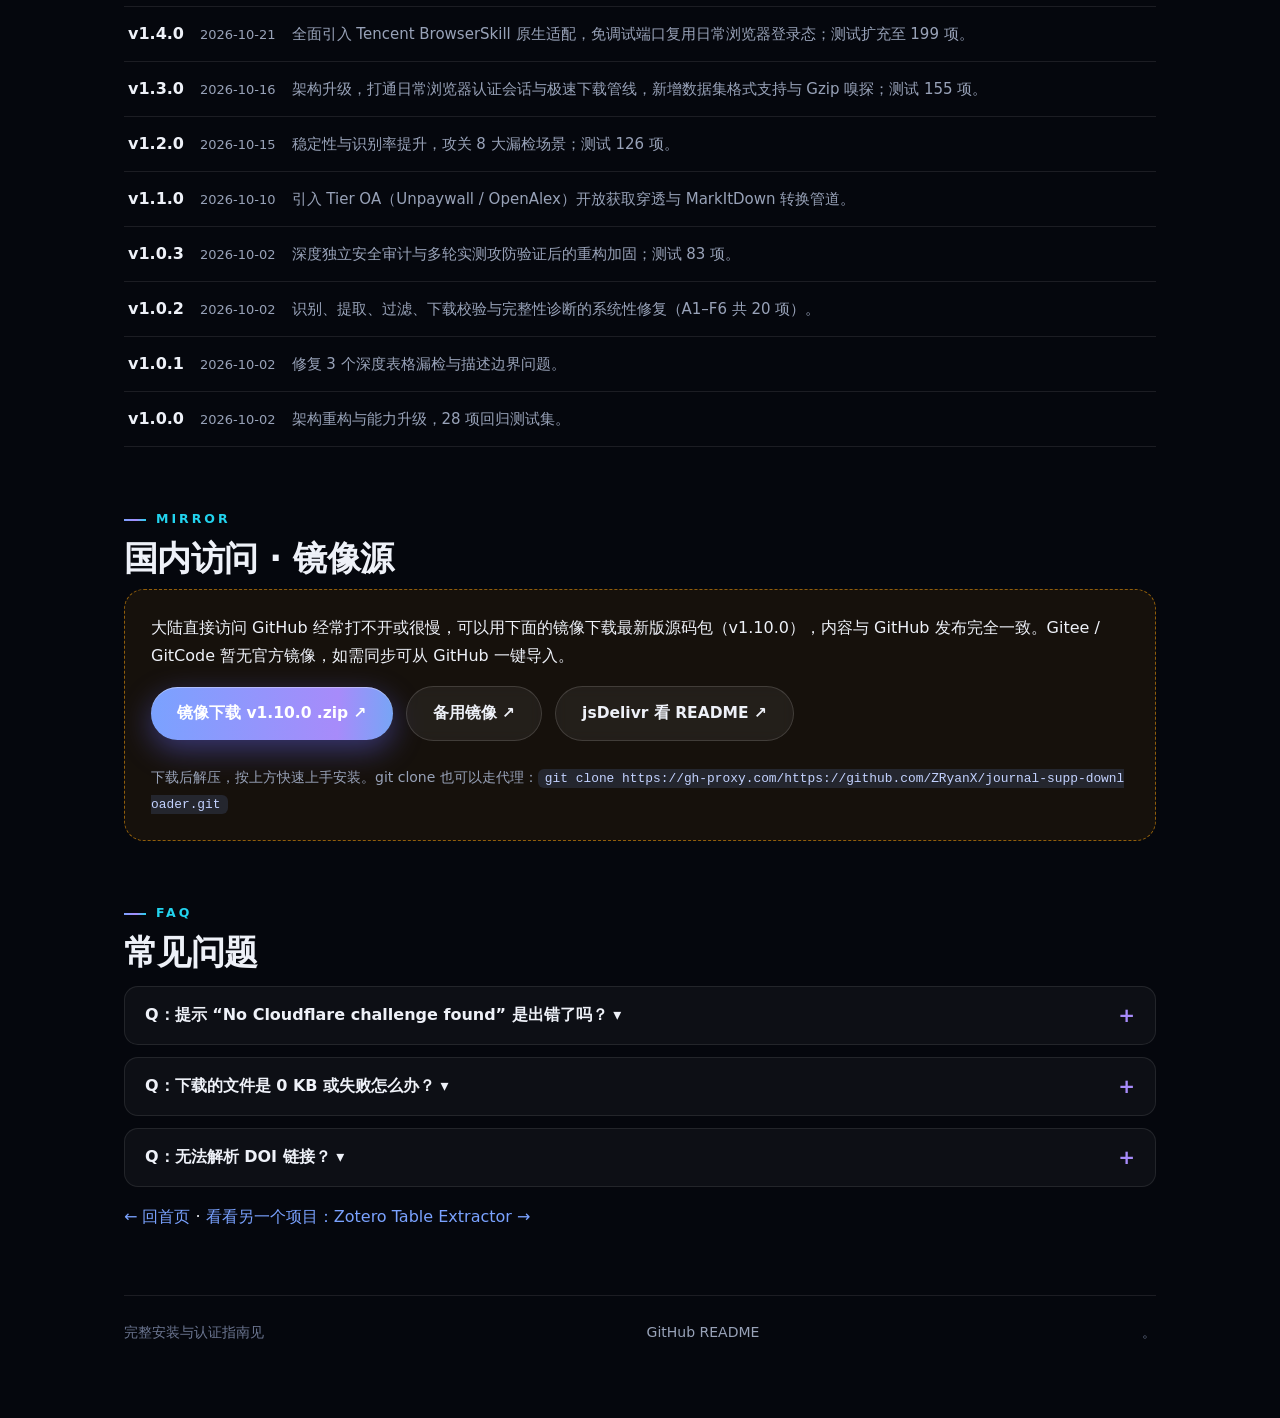
==== commit 1478b0e1: "Move video section before Releases on both detail pages" ====
--- a/journal-supp-downloader.html
+++ b/journal-supp-downloader.html
@@ -59,6 +59,10 @@
 # 只列出候选附件，不下载
 python scripts/scansci_supp_downloader.py "&lt;url_or_doi&gt;" --list-only</code></pre>
 
+<h2 class="reveal"><span class="kicker">Video</span>视频介绍</h2>
+<div class="video reveal"><div class="embed"><iframe src="https://player.bilibili.com/player.html?bvid=BV1YtsF6nEsp&page=1" scrolling="no" border="0" frameborder="no" framespacing="0" allowfullscreen="true" title="journal-supp-downloader 本地安装与实战教程"></iframe></div>
+<p class="video-cap">【保姆级部署】journal-supp-downloader 本地安装与实战教程：自动抓取论文补充材料并转 Markdown · <a href="https://www.bilibili.com/video/BV1YtsF6nEsp/" target="_blank" rel="noopener">在 B 站观看 ↗</a></p></div>
+
 <h2 class="reveal"><span class="kicker">Releases</span>版本发布</h2>
 <div class="releases reveal">
 <div class="rel"><b>v1.10.0</b><time>2026-11-14</time><p>整合多轮全库与实测修复：直连网络隔离、多出版商正文与内嵌 JSON 提取、自动分级浏览器接管、Crossref 多出版商回退、Figshare / ScienceBase / GSA / DiVA 仓储扩展，以及 Playwright 与 MarkItDown 修复、个人敏感配置隔离。</p></div>
@@ -91,9 +95,6 @@
 <div class="faq reveal"><button>Q：下载的文件是 0 KB 或失败怎么办？ ▾</button><div class="ans">先确认该文献是否确实有附件；若提示 401 / 403，检查 IP 范围、用 --cdp 复用日常已登录浏览器，或更新 cookies.json。</div></div>
 <div class="faq reveal"><button>Q：无法解析 DOI 链接？ ▾</button><div class="ans">某些网络下 doi.org 会被屏蔽，脚本内置了 curl 回退与 Crossref 查询，仍失败时可直接传入期刊文章的真实 URL。</div></div>
 
-<h2 class="reveal"><span class="kicker">Video</span>视频介绍</h2>
-<div class="video reveal"><div class="embed"><iframe src="https://player.bilibili.com/player.html?bvid=BV1YtsF6nEsp&page=1" scrolling="no" border="0" frameborder="no" framespacing="0" allowfullscreen="true" title="journal-supp-downloader 本地安装与实战教程"></iframe></div>
-<p class="video-cap">【保姆级部署】journal-supp-downloader 本地安装与实战教程：自动抓取论文补充材料并转 Markdown · <a href="https://www.bilibili.com/video/BV1YtsF6nEsp/" target="_blank" rel="noopener">在 B 站观看 ↗</a></p></div>
 <p><a href="index.html">← 回首页</a> · <a href="zotero-table-extractor.html">看看另一个项目：Zotero Table Extractor →</a></p>
 <footer>完整安装与认证指南见 <a href="https://github.com/ZRyanX/journal-supp-downloader">GitHub README</a>。</footer>
 </main>
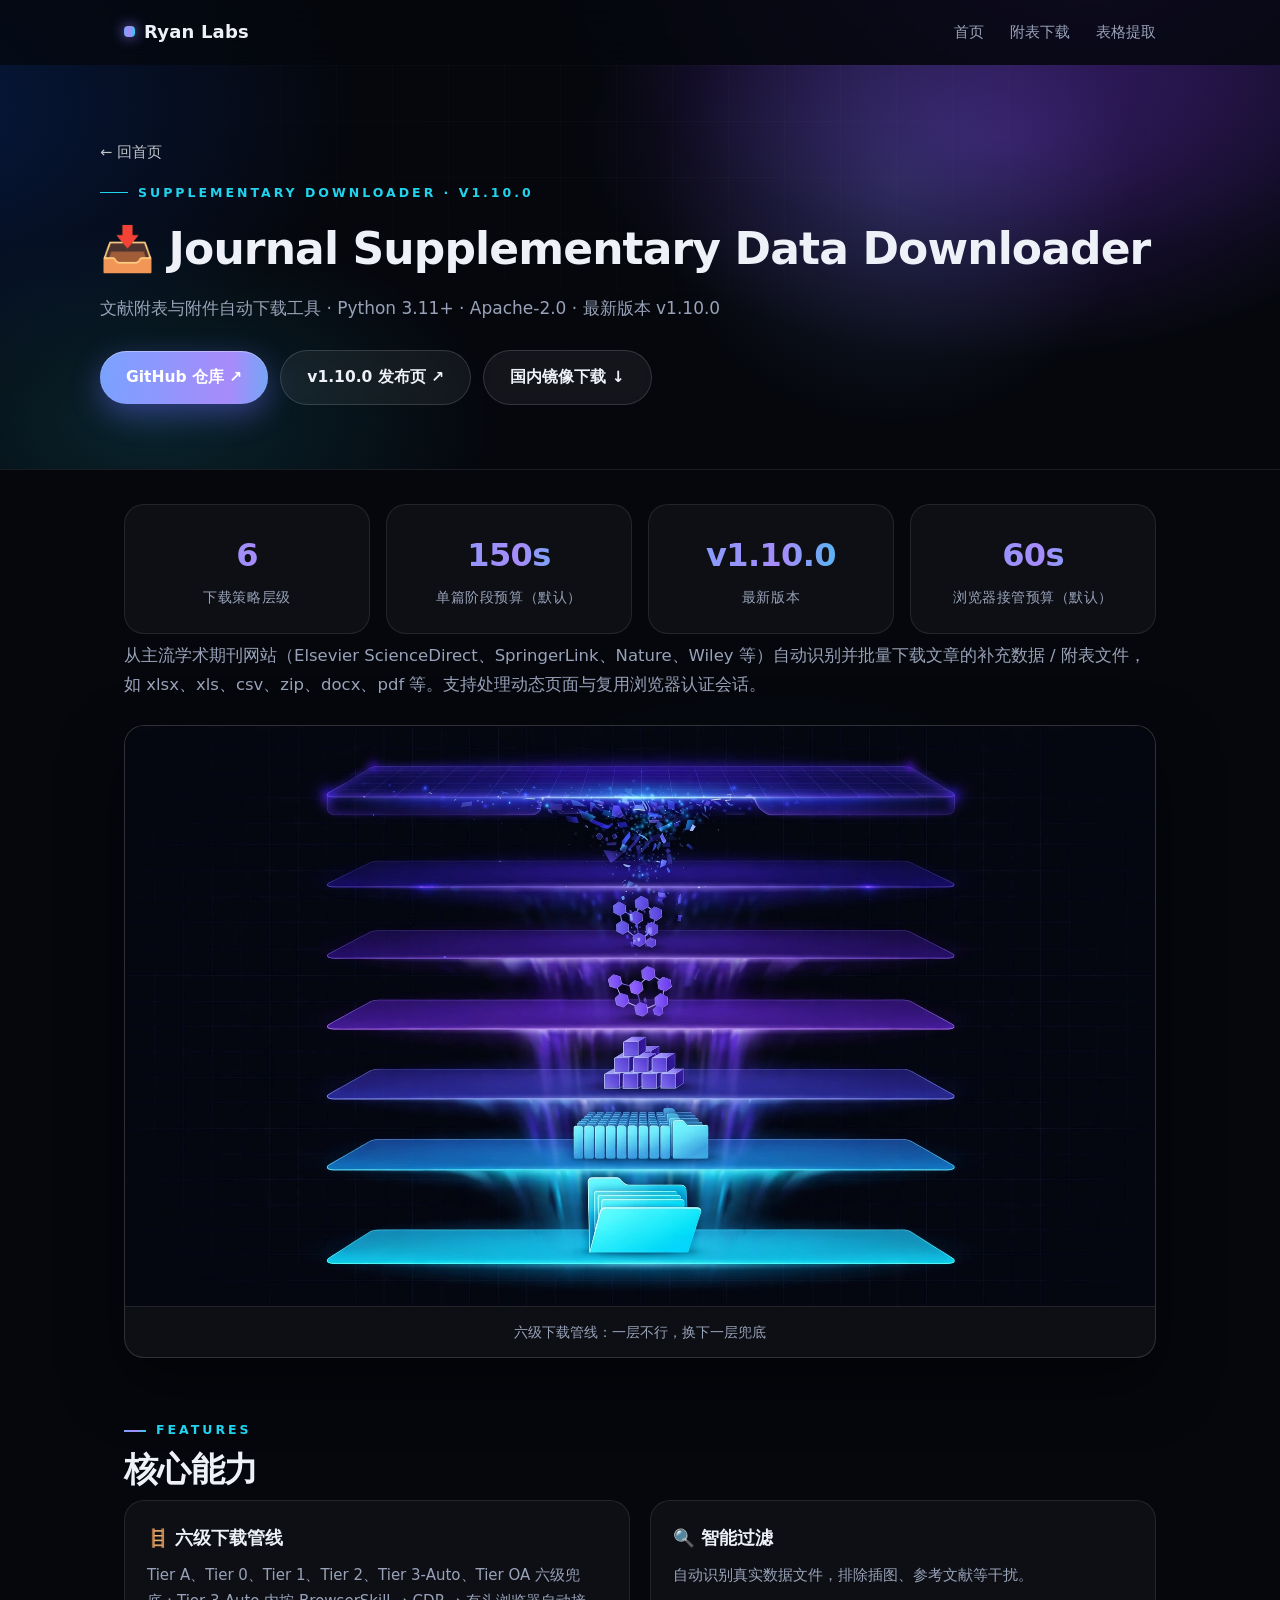
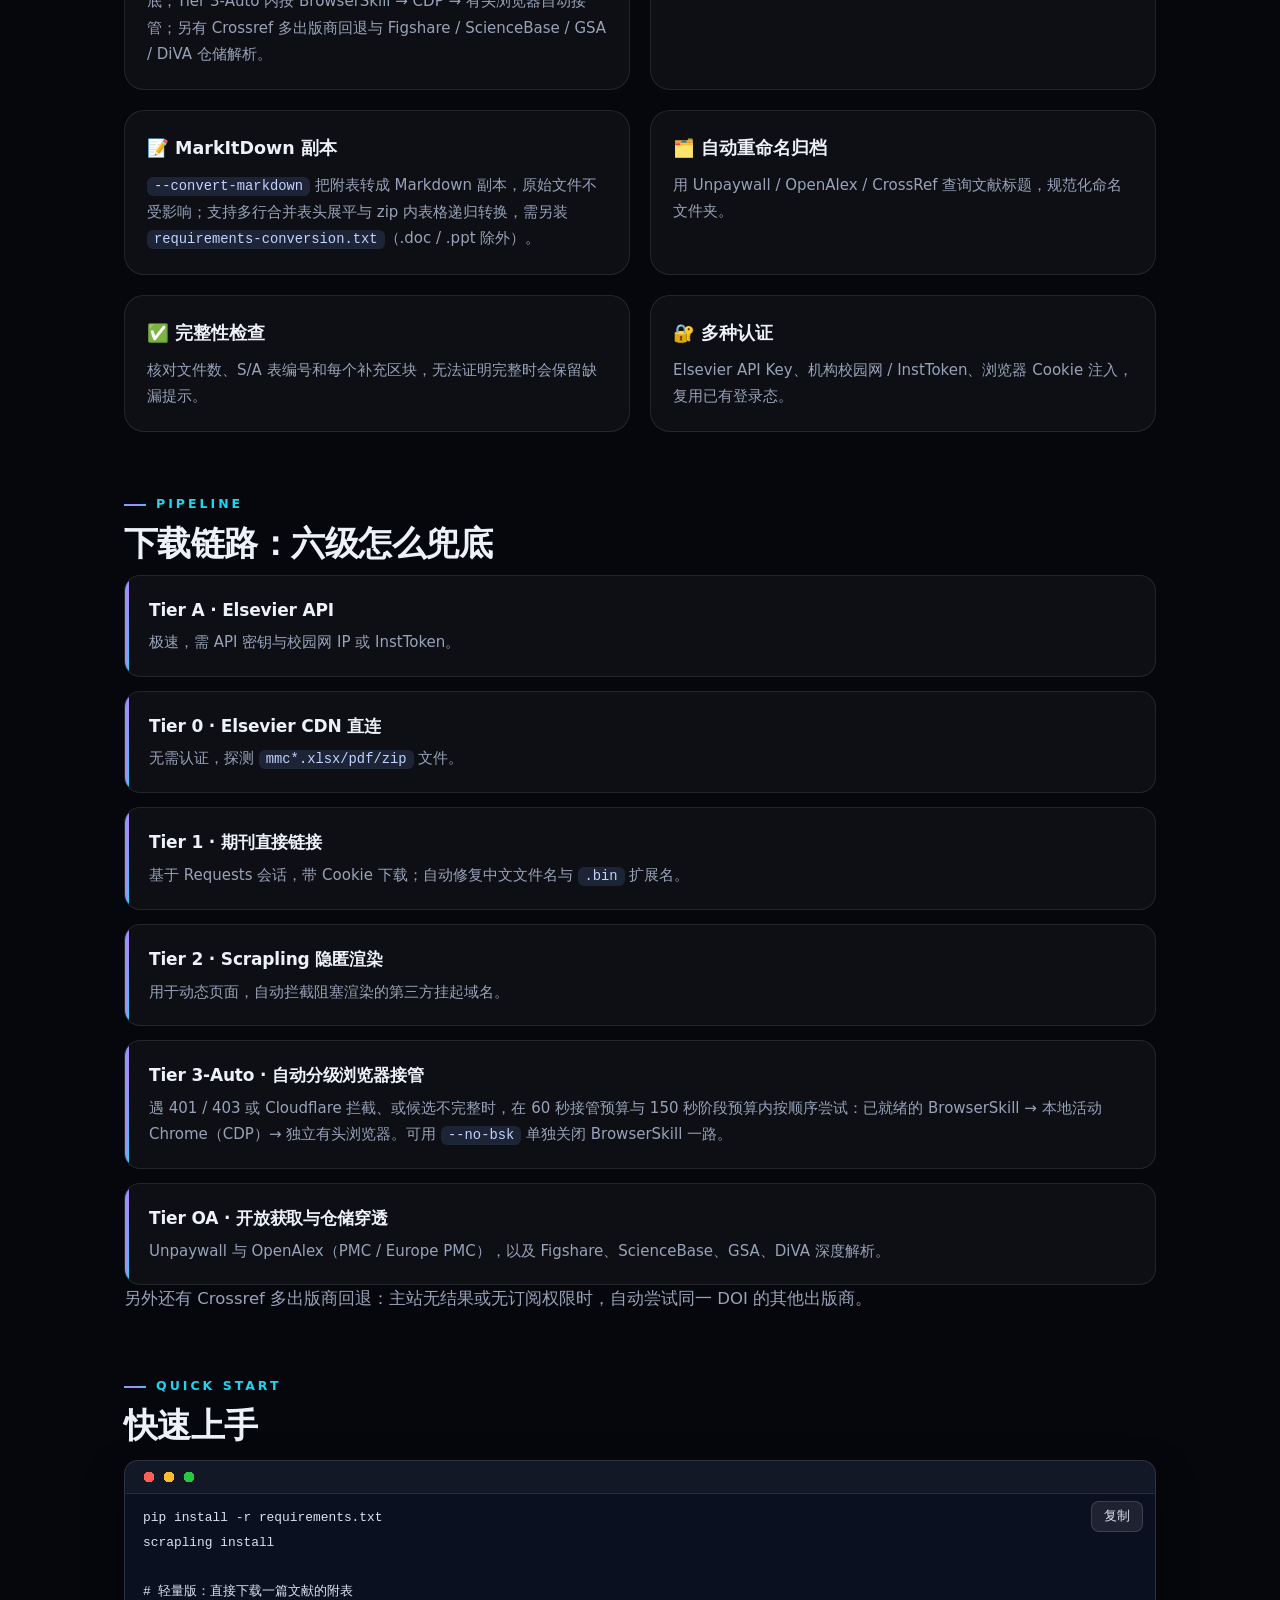
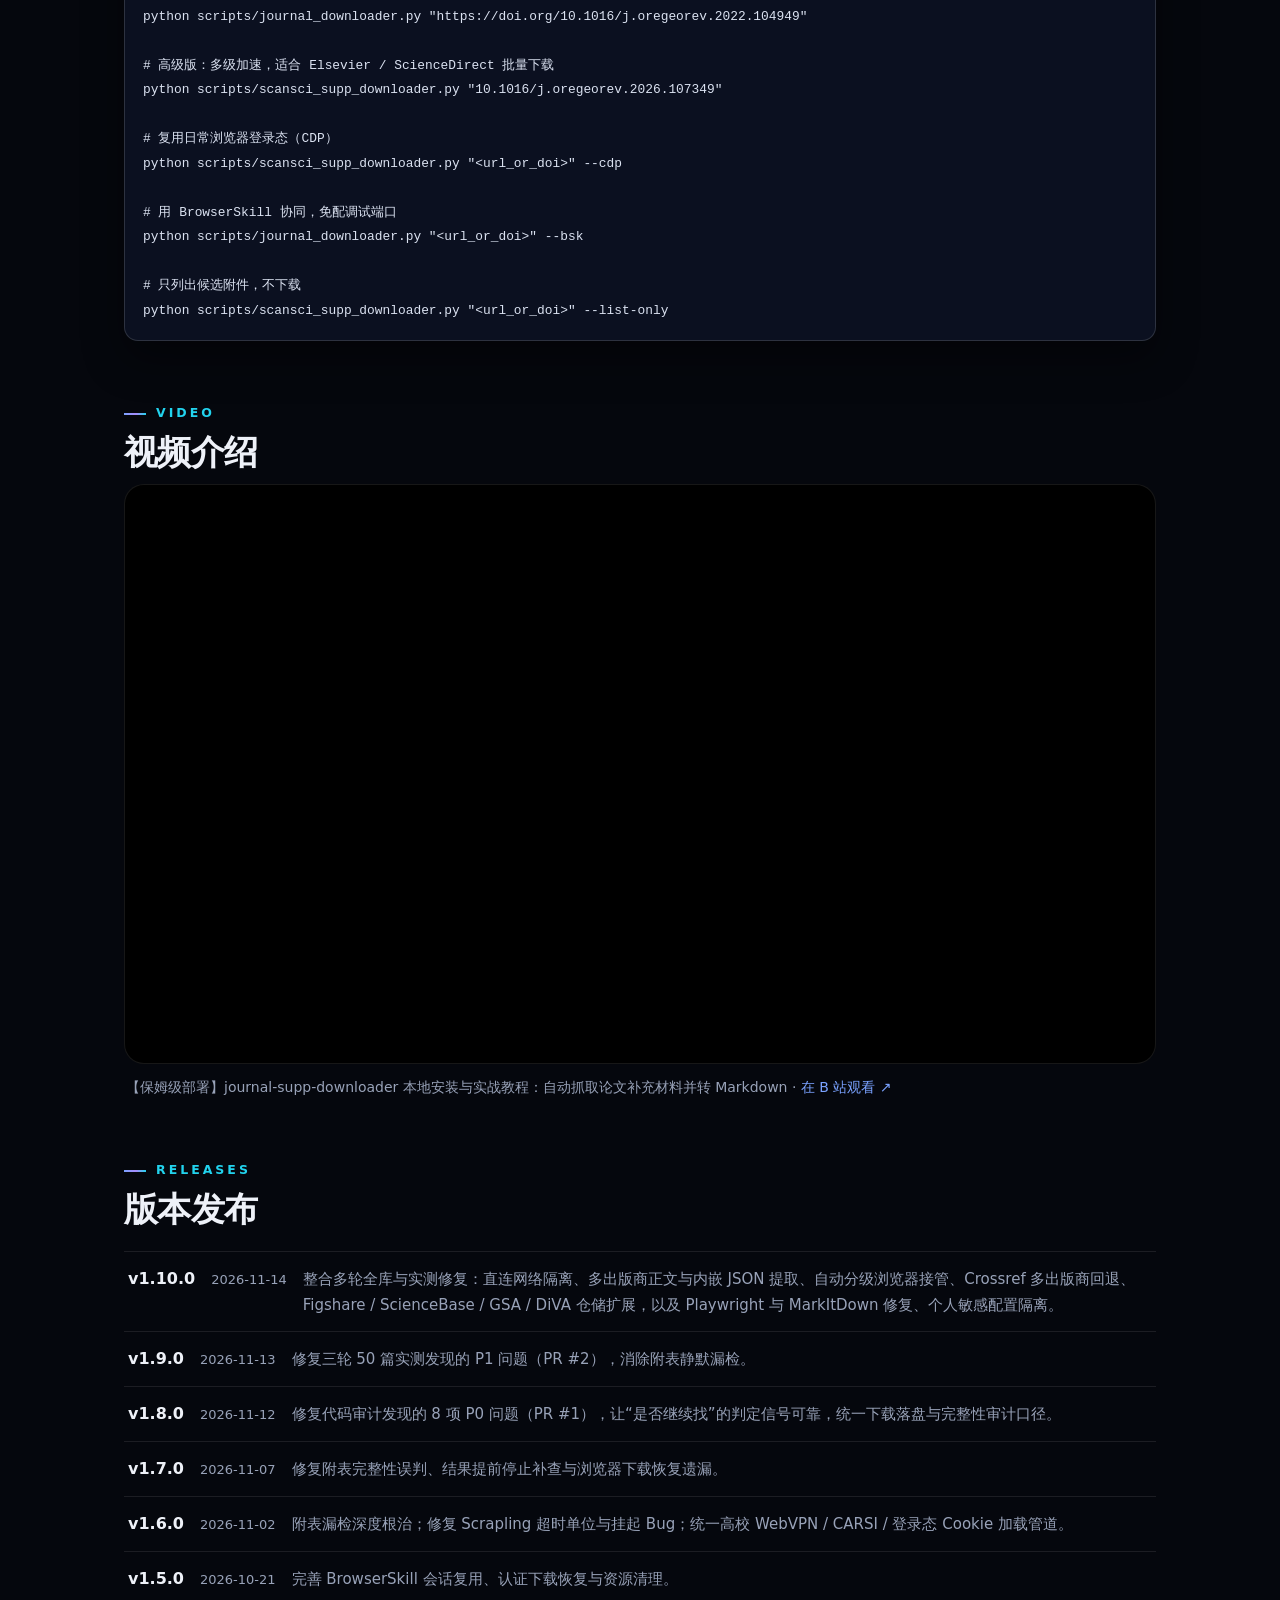
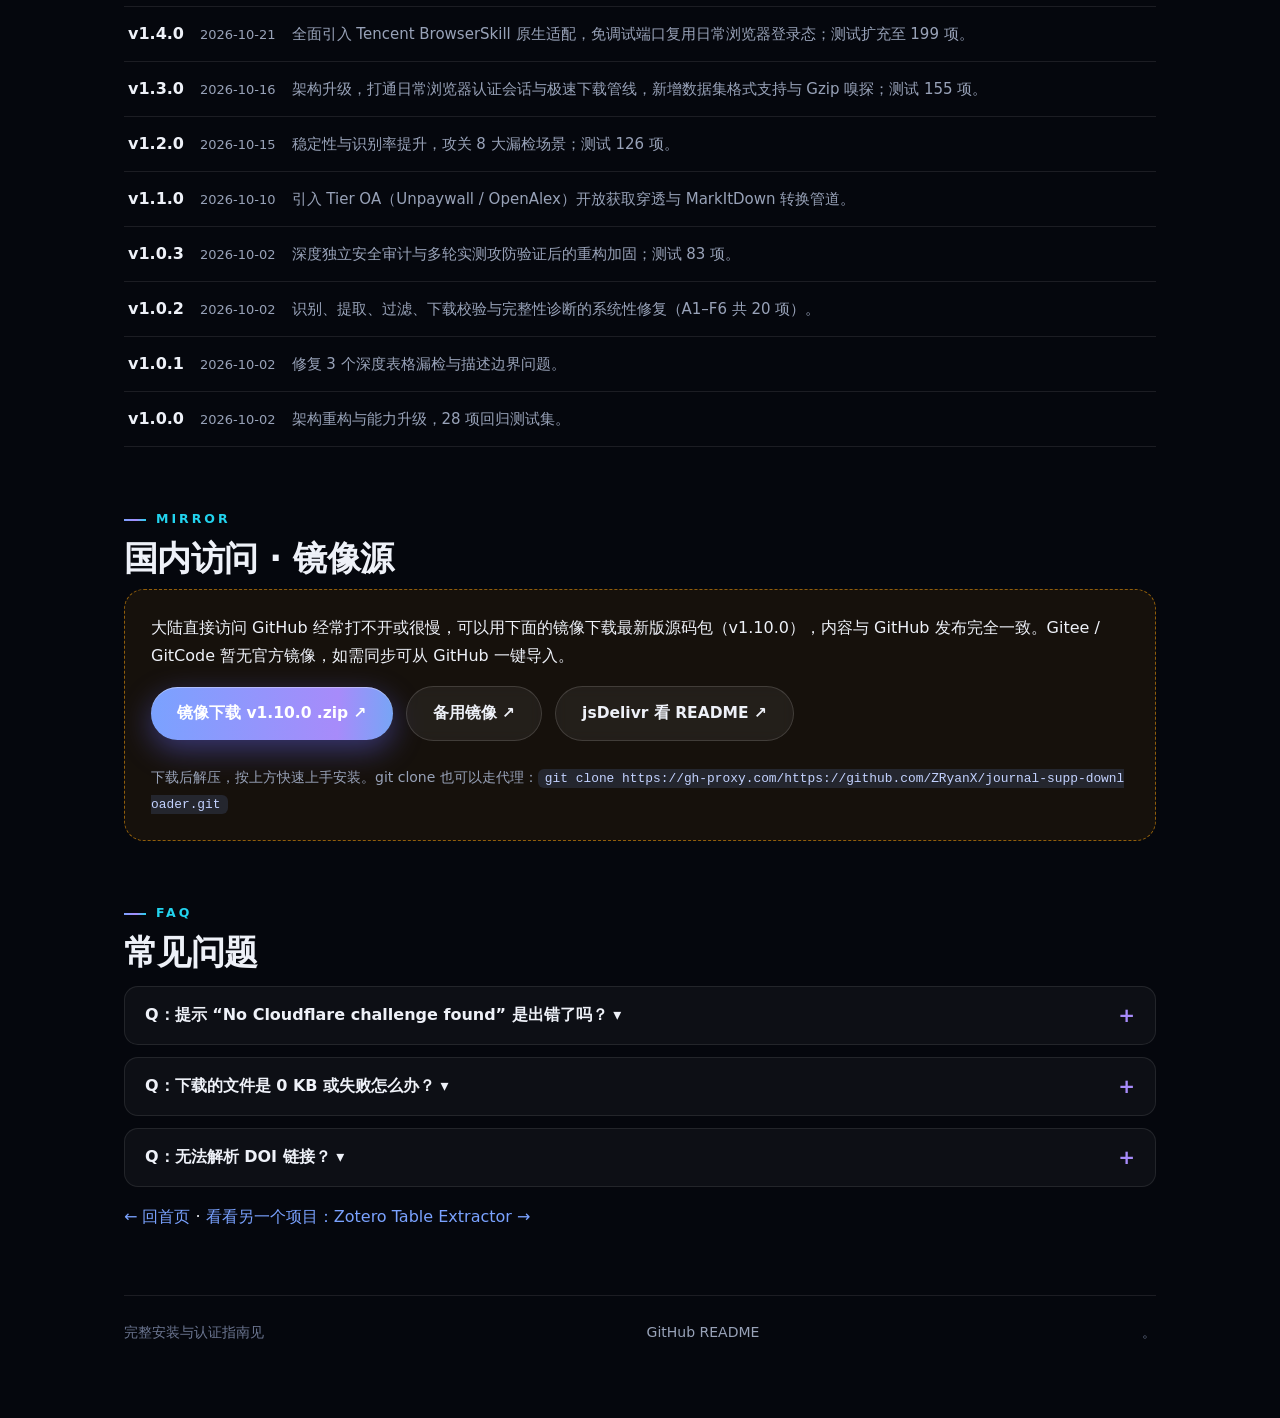
==== commit 668ea8ff: "docs: show Apache-2.0 tag on journal-supp-downloader card and detail hero" ====
--- a/journal-supp-downloader.html
+++ b/journal-supp-downloader.html
@@ -6,7 +6,7 @@
 <p><a class="backlink" href="index.html">← 回首页</a></p>
 <span class="eyebrow">Supplementary Downloader · v1.10.0</span>
 <h1>📥 Journal Supplementary Data Downloader</h1>
-<p>文献附表与附件自动下载工具 · Python 3.11+ · 最新版本 v1.10.0</p>
+<p>文献附表与附件自动下载工具 · Python 3.11+ · Apache-2.0 · 最新版本 v1.10.0</p>
 <a class="btn" href="https://github.com/ZRyanX/journal-supp-downloader">GitHub 仓库 ↗</a><a class="btn ghost" href="https://github.com/ZRyanX/journal-supp-downloader/releases/tag/v1.10.0">v1.10.0 发布页 ↗</a><a class="btn ghost" href="#mirror">国内镜像下载 ↓</a>
 </div></section>
 <main class="wrap">
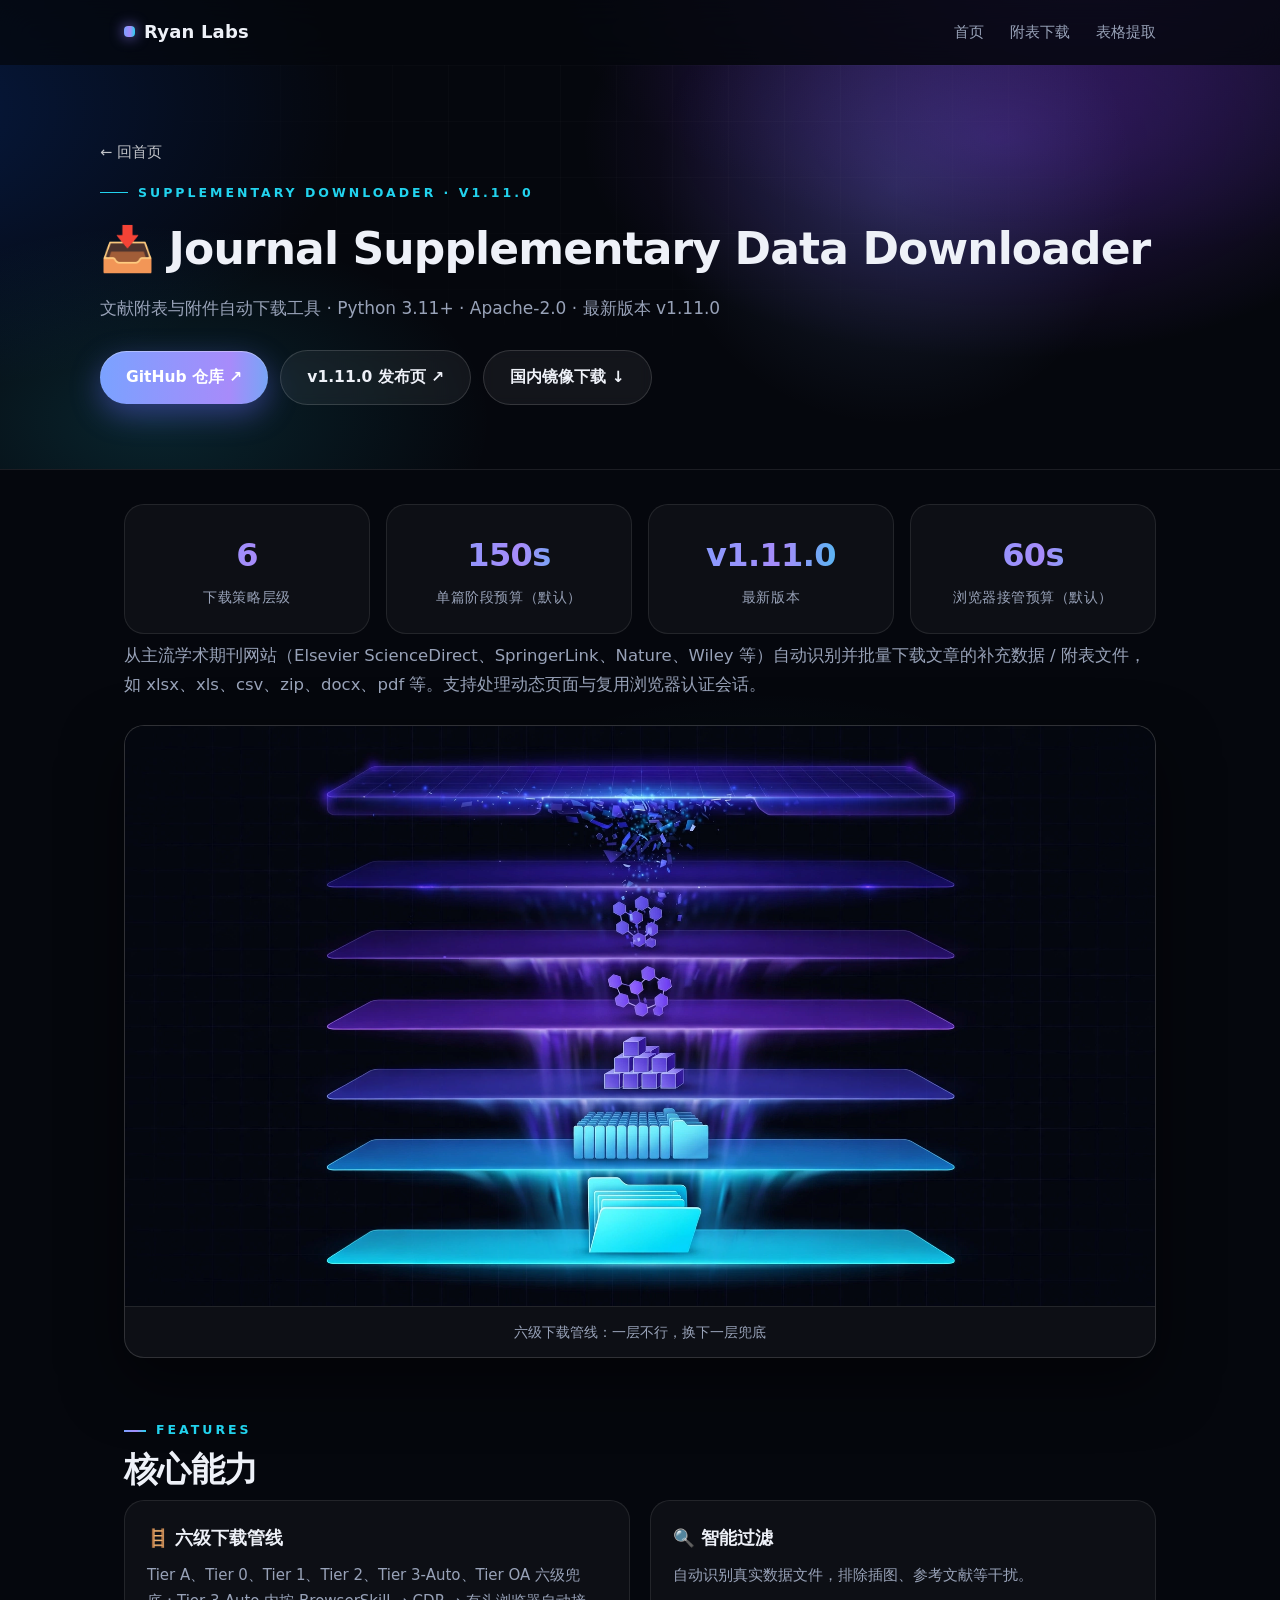
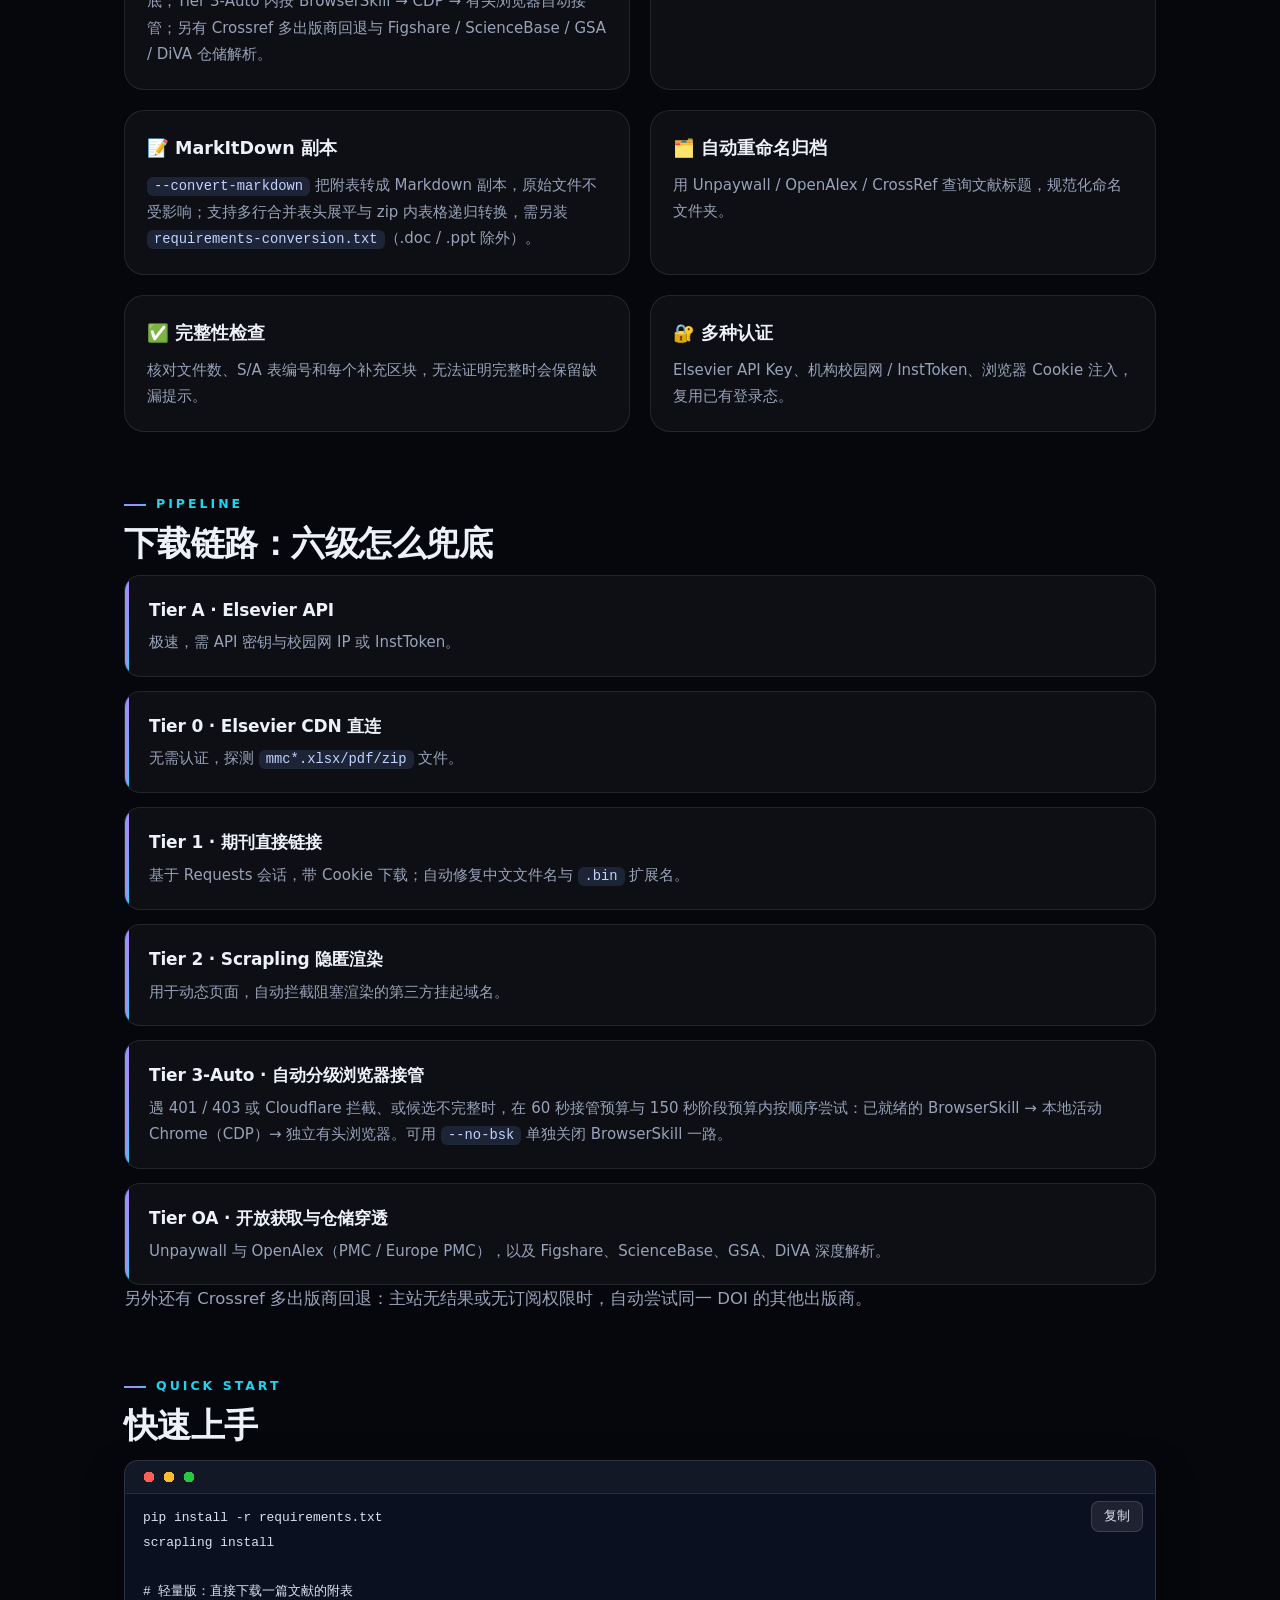
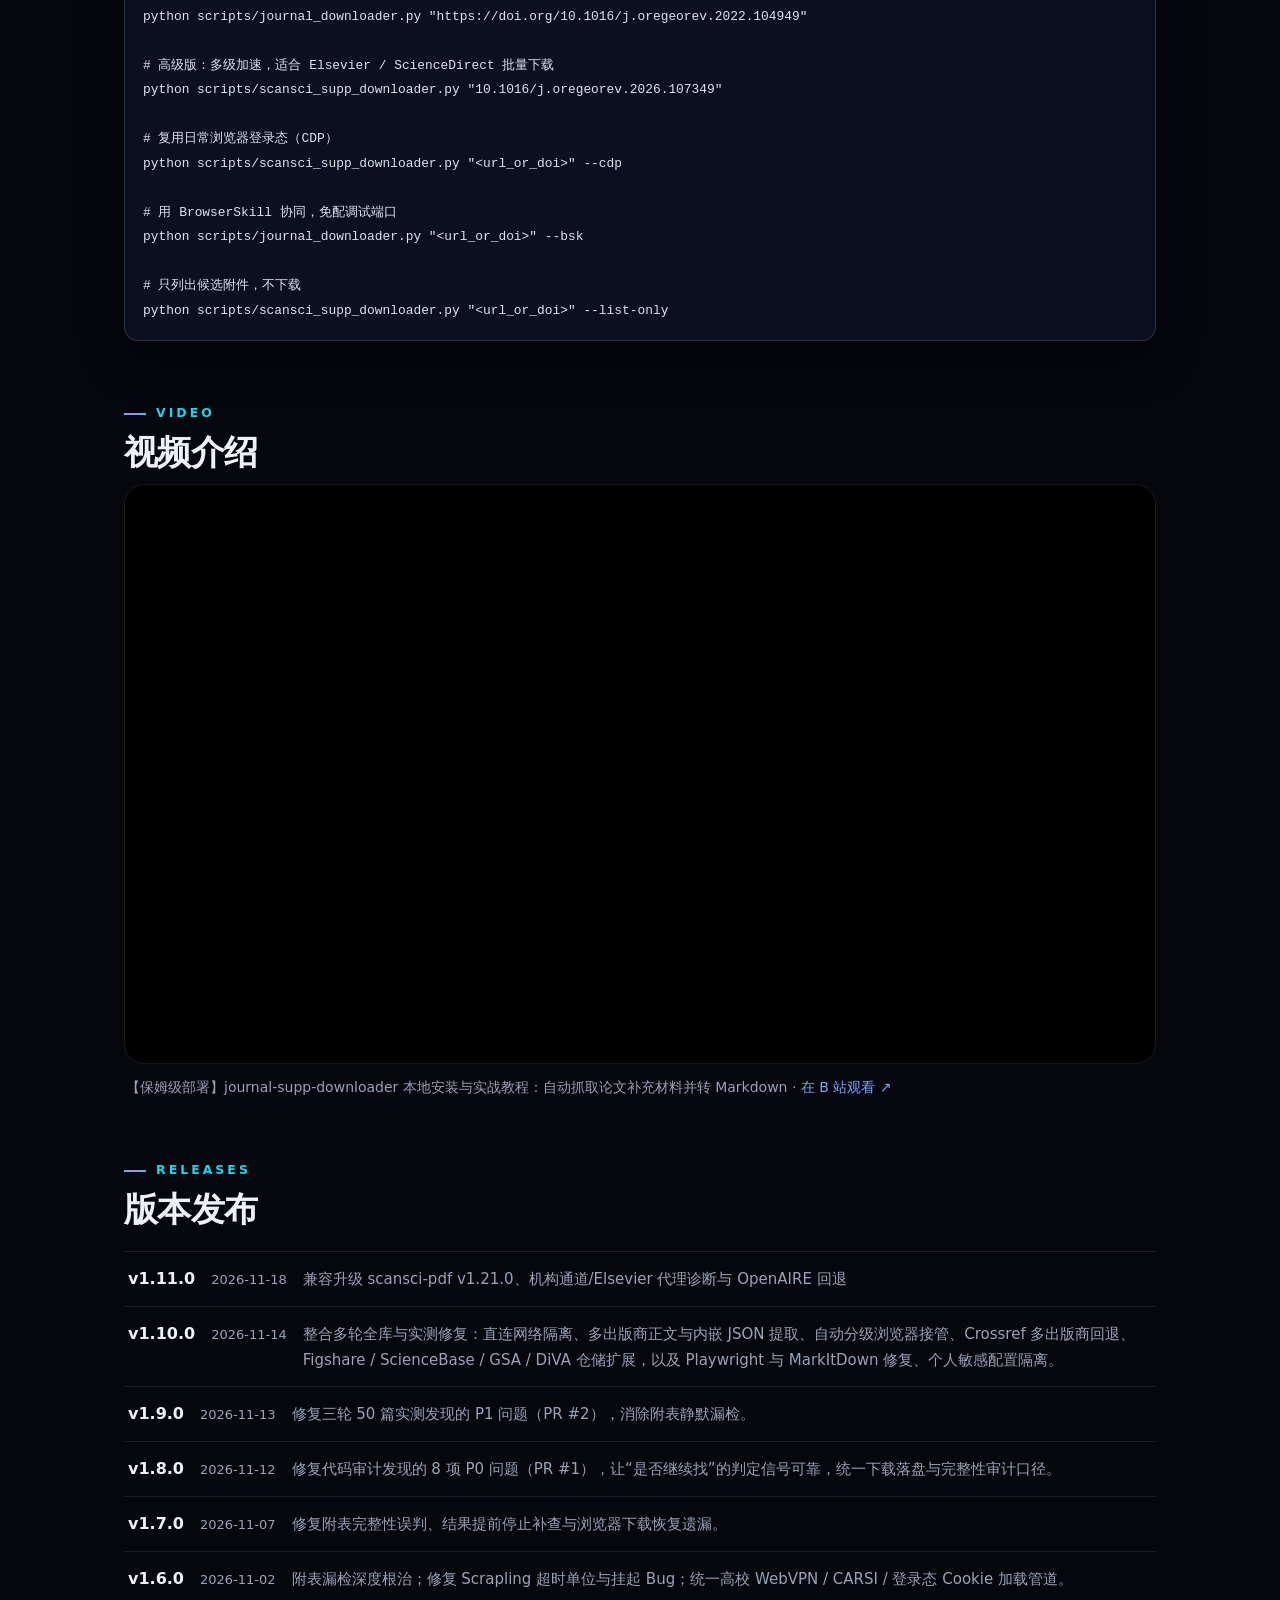
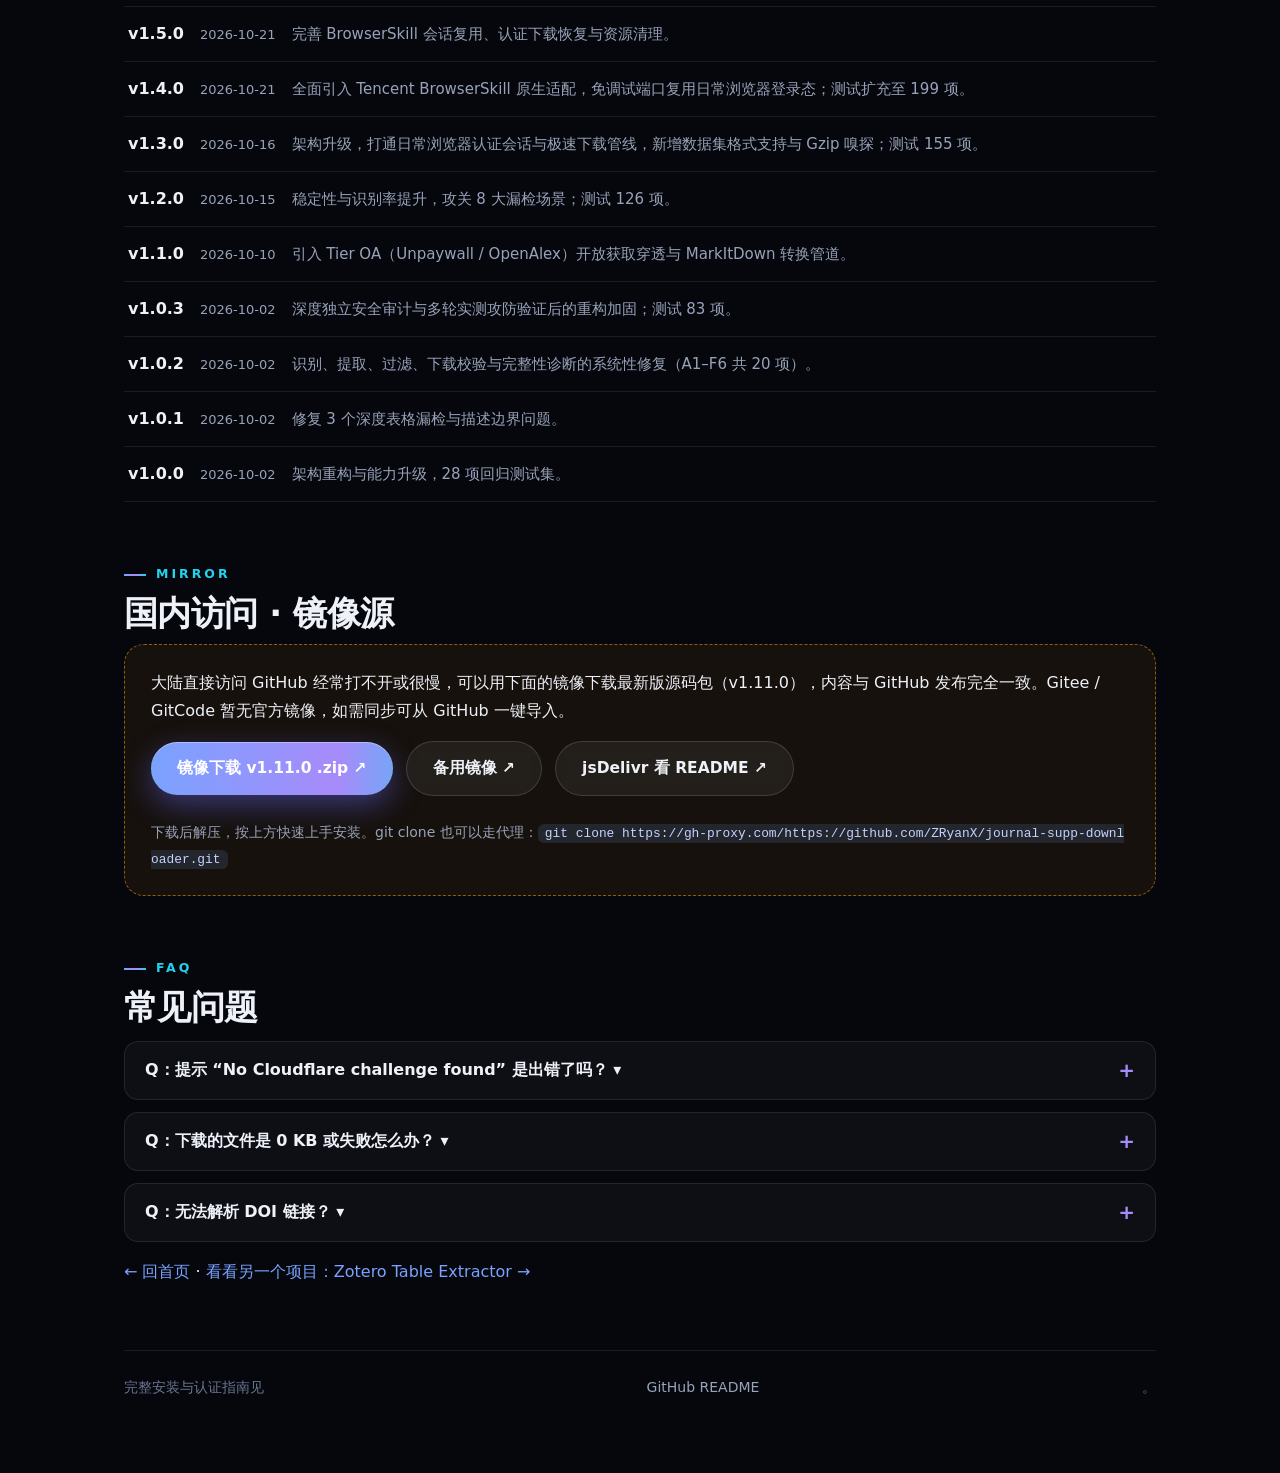
==== commit 47a498b1: "Auto-update releases: jsd v1.11.0" ====
--- a/journal-supp-downloader.html
+++ b/journal-supp-downloader.html
@@ -4,16 +4,16 @@
 <header class="topnav"><div class="inner"><a class="logo" href="index.html">Ryan Labs</a><span class="spacer"></span><a href="index.html">首页</a><a href="journal-supp-downloader.html">附表下载</a><a href="zotero-table-extractor.html">表格提取</a></div></header>
 <section class="hero small"><div class="inner">
 <p><a class="backlink" href="index.html">← 回首页</a></p>
-<span class="eyebrow">Supplementary Downloader · v1.10.0</span>
+<span class="eyebrow">Supplementary Downloader · v1.11.0</span>
 <h1>📥 Journal Supplementary Data Downloader</h1>
-<p>文献附表与附件自动下载工具 · Python 3.11+ · Apache-2.0 · 最新版本 v1.10.0</p>
-<a class="btn" href="https://github.com/ZRyanX/journal-supp-downloader">GitHub 仓库 ↗</a><a class="btn ghost" href="https://github.com/ZRyanX/journal-supp-downloader/releases/tag/v1.10.0">v1.10.0 发布页 ↗</a><a class="btn ghost" href="#mirror">国内镜像下载 ↓</a>
+<p>文献附表与附件自动下载工具 · Python 3.11+ · Apache-2.0 · 最新版本 v1.11.0</p>
+<a class="btn" href="https://github.com/ZRyanX/journal-supp-downloader">GitHub 仓库 ↗</a><a class="btn ghost" href="https://github.com/ZRyanX/journal-supp-downloader/releases/tag/v1.11.0">v1.11.0 发布页 ↗</a><a class="btn ghost" href="#mirror">国内镜像下载 ↓</a>
 </div></section>
 <main class="wrap">
 <div class="stats reveal">
 <div class="stat"><b data-count="6">6</b><span>下载策略层级</span></div>
 <div class="stat"><b>150s</b><span>单篇阶段预算（默认）</span></div>
-<div class="stat"><b>v1.10.0</b><span>最新版本</span></div>
+<div class="stat"><b>v1.11.0</b><span>最新版本</span></div>
 <div class="stat"><b>60s</b><span>浏览器接管预算（默认）</span></div>
 </div>
 <p class="lead reveal">从主流学术期刊网站（Elsevier ScienceDirect、SpringerLink、Nature、Wiley 等）自动识别并批量下载文章的补充数据 / 附表文件，如 xlsx、xls、csv、zip、docx、pdf 等。支持处理动态页面与复用浏览器认证会话。</p>
@@ -65,6 +65,7 @@
 
 <h2 class="reveal"><span class="kicker">Releases</span>版本发布</h2>
 <div class="releases reveal">
+<div class="rel"><b>v1.11.0</b><time>2026-11-18</time><p>兼容升级 scansci-pdf v1.21.0、机构通道/Elsevier 代理诊断与 OpenAIRE 回退</p></div>
 <div class="rel"><b>v1.10.0</b><time>2026-11-14</time><p>整合多轮全库与实测修复：直连网络隔离、多出版商正文与内嵌 JSON 提取、自动分级浏览器接管、Crossref 多出版商回退、Figshare / ScienceBase / GSA / DiVA 仓储扩展，以及 Playwright 与 MarkItDown 修复、个人敏感配置隔离。</p></div>
 <div class="rel"><b>v1.9.0</b><time>2026-11-13</time><p>修复三轮 50 篇实测发现的 P1 问题（PR #2），消除附表静默漏检。</p></div>
 <div class="rel"><b>v1.8.0</b><time>2026-11-12</time><p>修复代码审计发现的 8 项 P0 问题（PR #1），让“是否继续找”的判定信号可靠，统一下载落盘与完整性审计口径。</p></div>
@@ -83,10 +84,10 @@
 
 <h2 class="reveal" id="mirror"><span class="kicker">Mirror</span>国内访问 · 镜像源</h2>
 <div class="mirror reveal">
-<p>大陆直接访问 GitHub 经常打不开或很慢，可以用下面的镜像下载最新版源码包（v1.10.0），内容与 GitHub 发布完全一致。Gitee / GitCode 暂无官方镜像，如需同步可从 GitHub 一键导入。</p>
-<a class="btn" href="https://gh-proxy.com/https://github.com/ZRyanX/journal-supp-downloader/archive/refs/tags/v1.10.0.zip">镜像下载 v1.10.0 .zip ↗</a>
-<a class="btn ghost" href="https://ghfast.top/https://github.com/ZRyanX/journal-supp-downloader/archive/refs/tags/v1.10.0.zip">备用镜像 ↗</a>
-<a class="btn ghost" href="https://cdn.jsdelivr.net/gh/ZRyanX/journal-supp-downloader@v1.10.0/README.md">jsDelivr 看 README ↗</a>
+<p>大陆直接访问 GitHub 经常打不开或很慢，可以用下面的镜像下载最新版源码包（v1.11.0），内容与 GitHub 发布完全一致。Gitee / GitCode 暂无官方镜像，如需同步可从 GitHub 一键导入。</p>
+<a class="btn" href="https://gh-proxy.com/https://github.com/ZRyanX/journal-supp-downloader/archive/refs/tags/v1.11.0.zip">镜像下载 v1.11.0 .zip ↗</a>
+<a class="btn ghost" href="https://ghfast.top/https://github.com/ZRyanX/journal-supp-downloader/archive/refs/tags/v1.11.0.zip">备用镜像 ↗</a>
+<a class="btn ghost" href="https://cdn.jsdelivr.net/gh/ZRyanX/journal-supp-downloader@v1.11.0/README.md">jsDelivr 看 README ↗</a>
 <p class="dim">下载后解压，按上方快速上手安装。git clone 也可以走代理：<code>git clone https://gh-proxy.com/https://github.com/ZRyanX/journal-supp-downloader.git</code></p>
 </div>
 
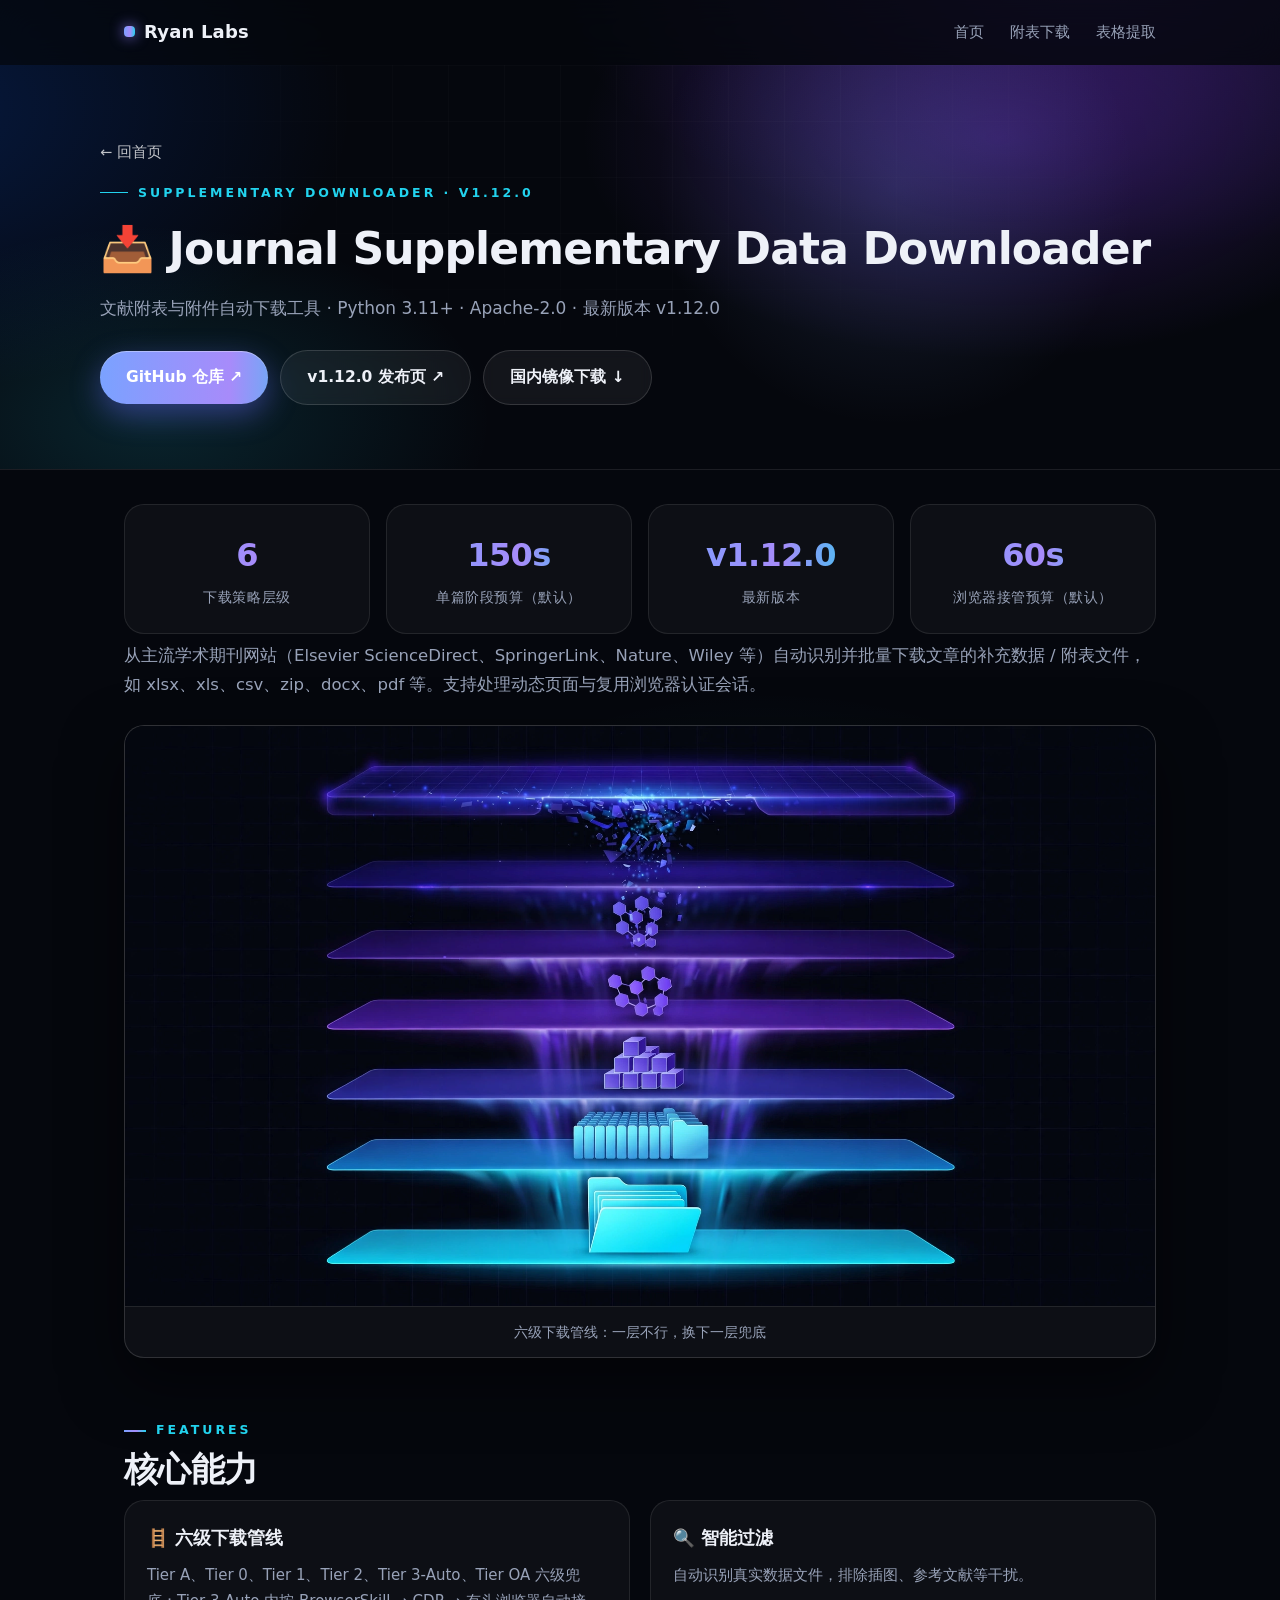
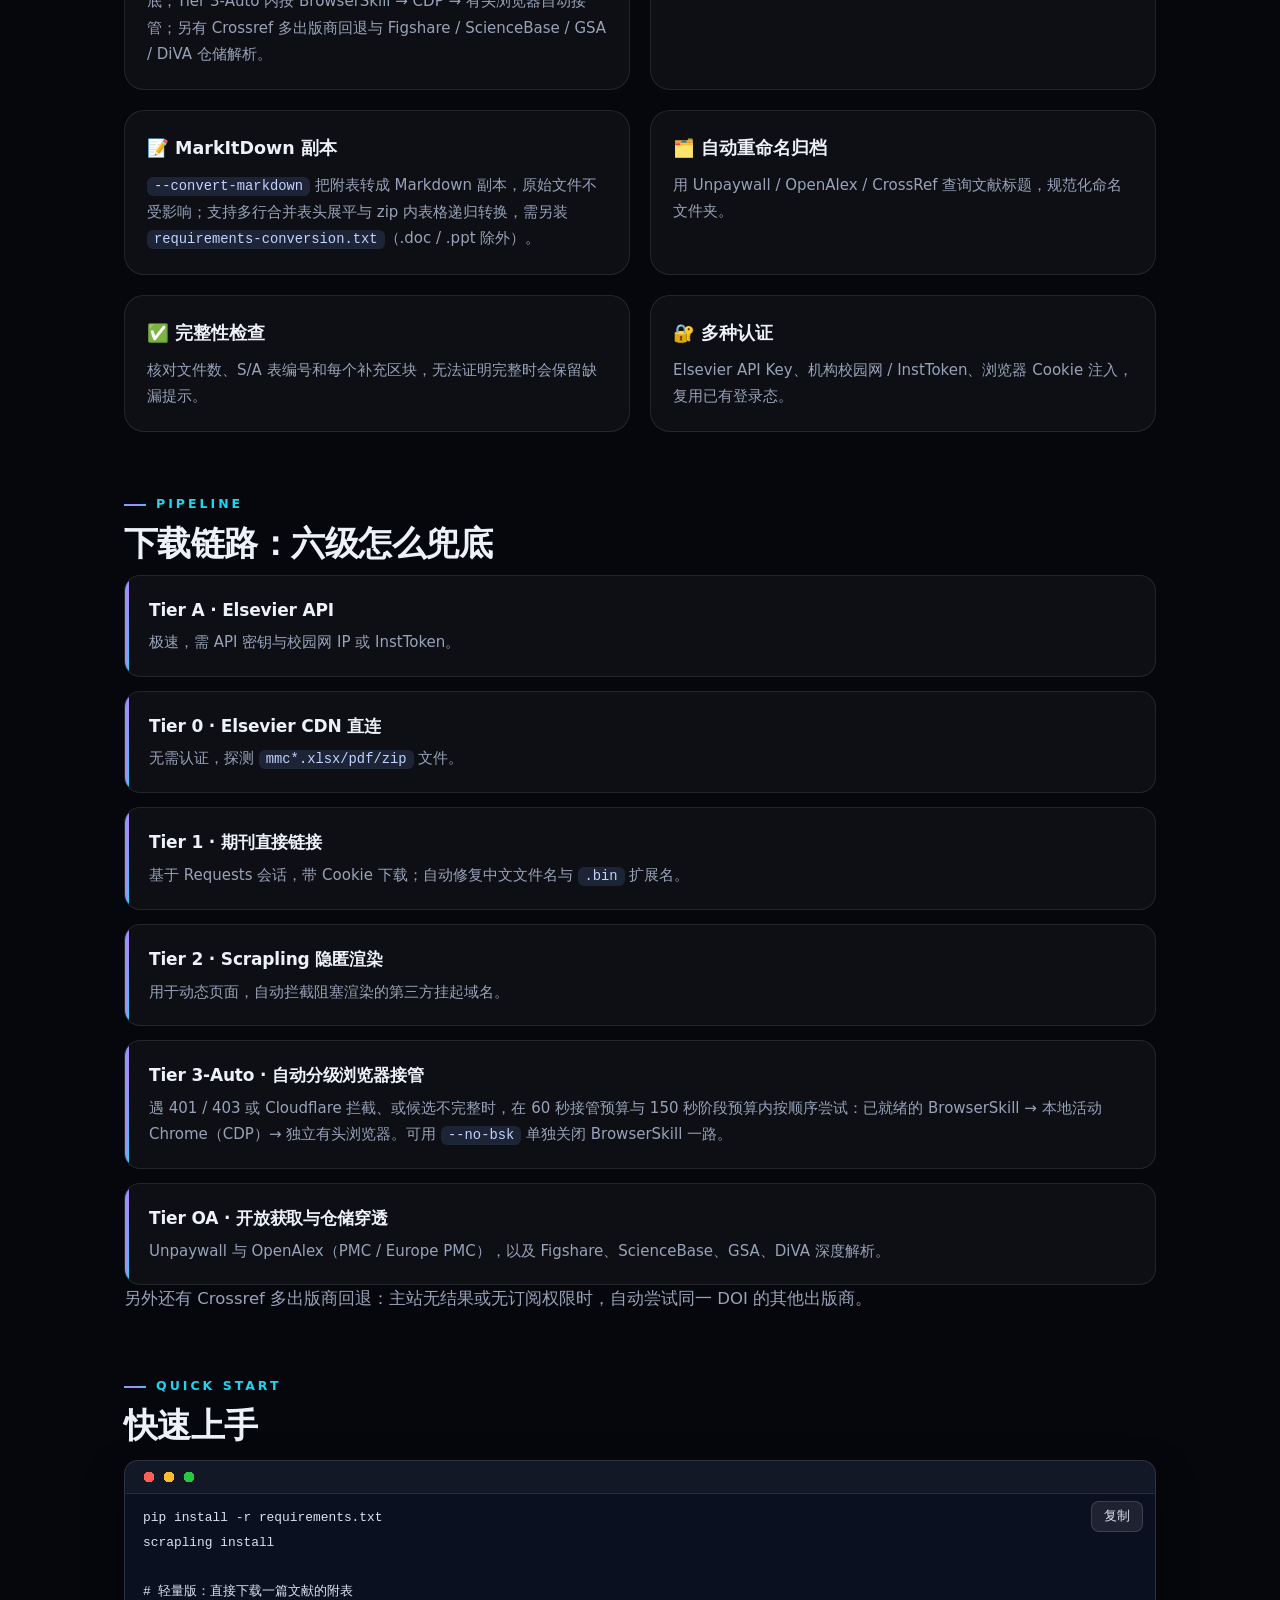
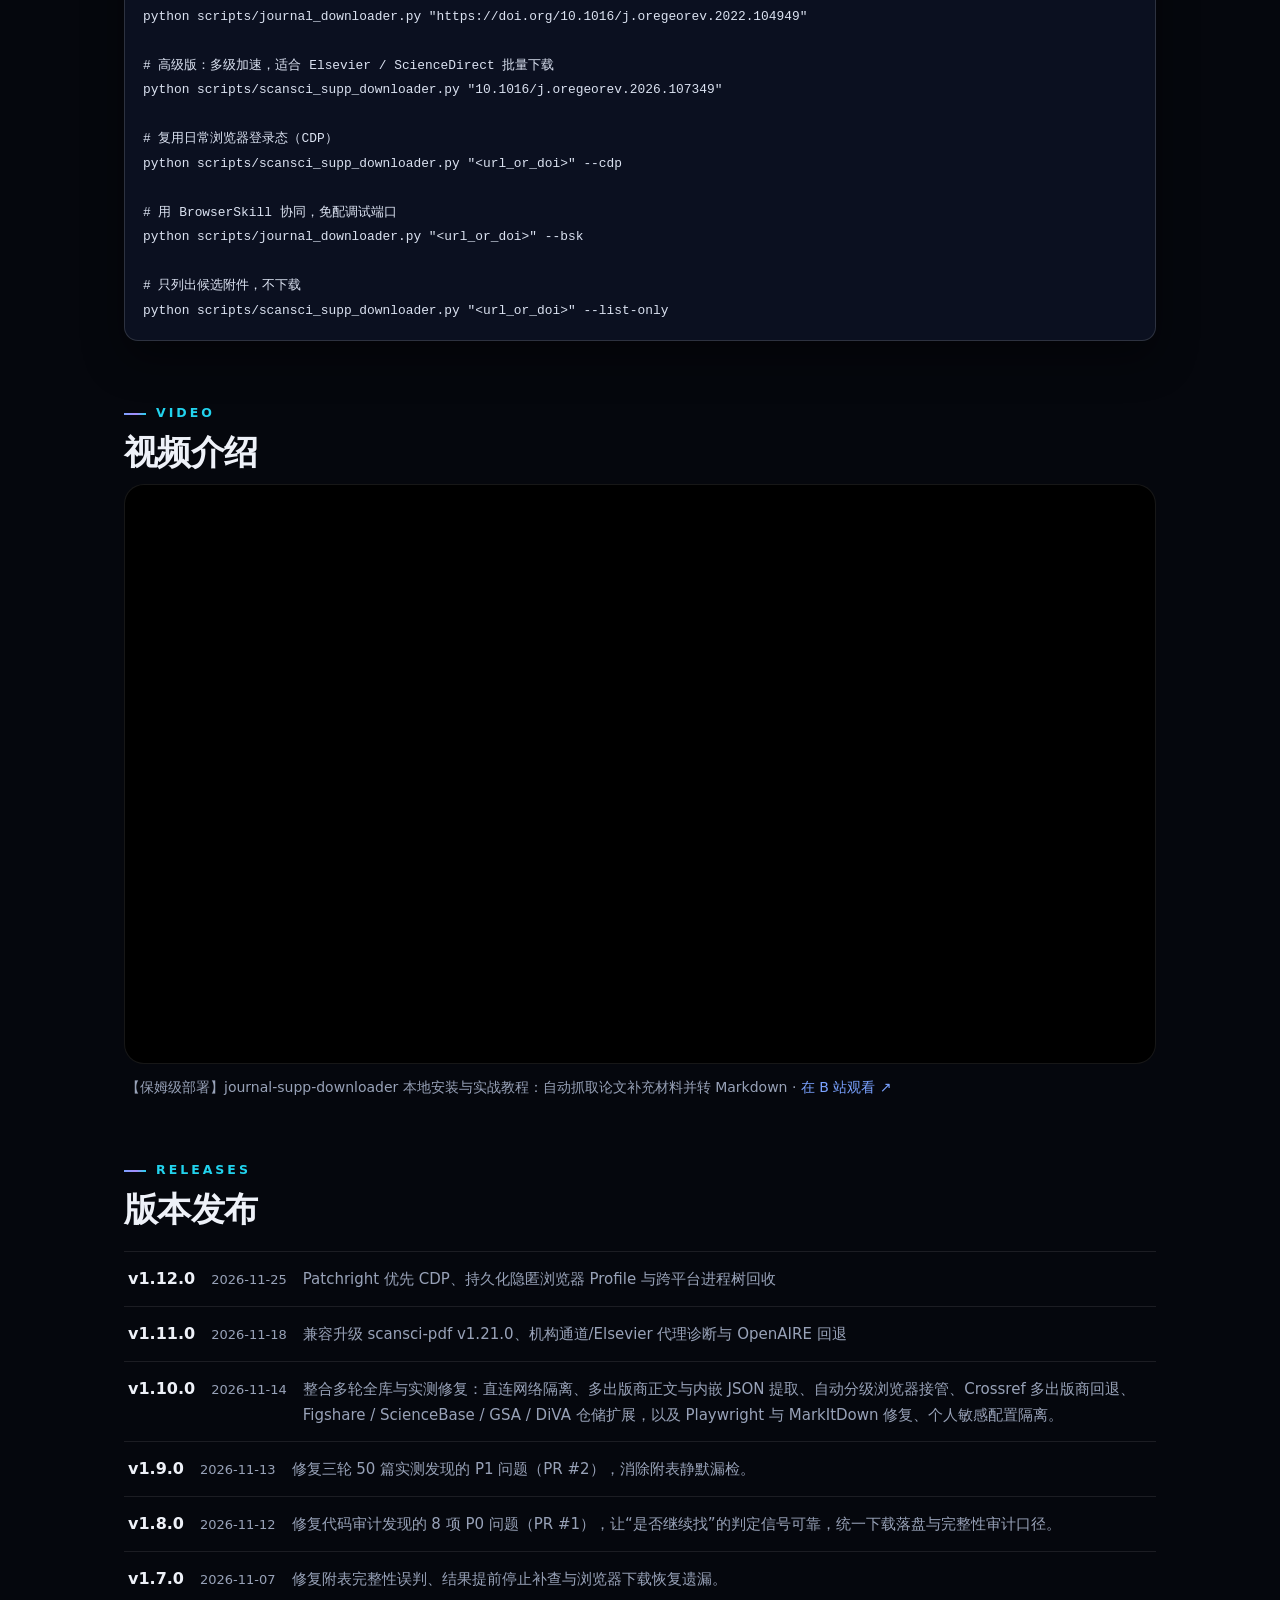
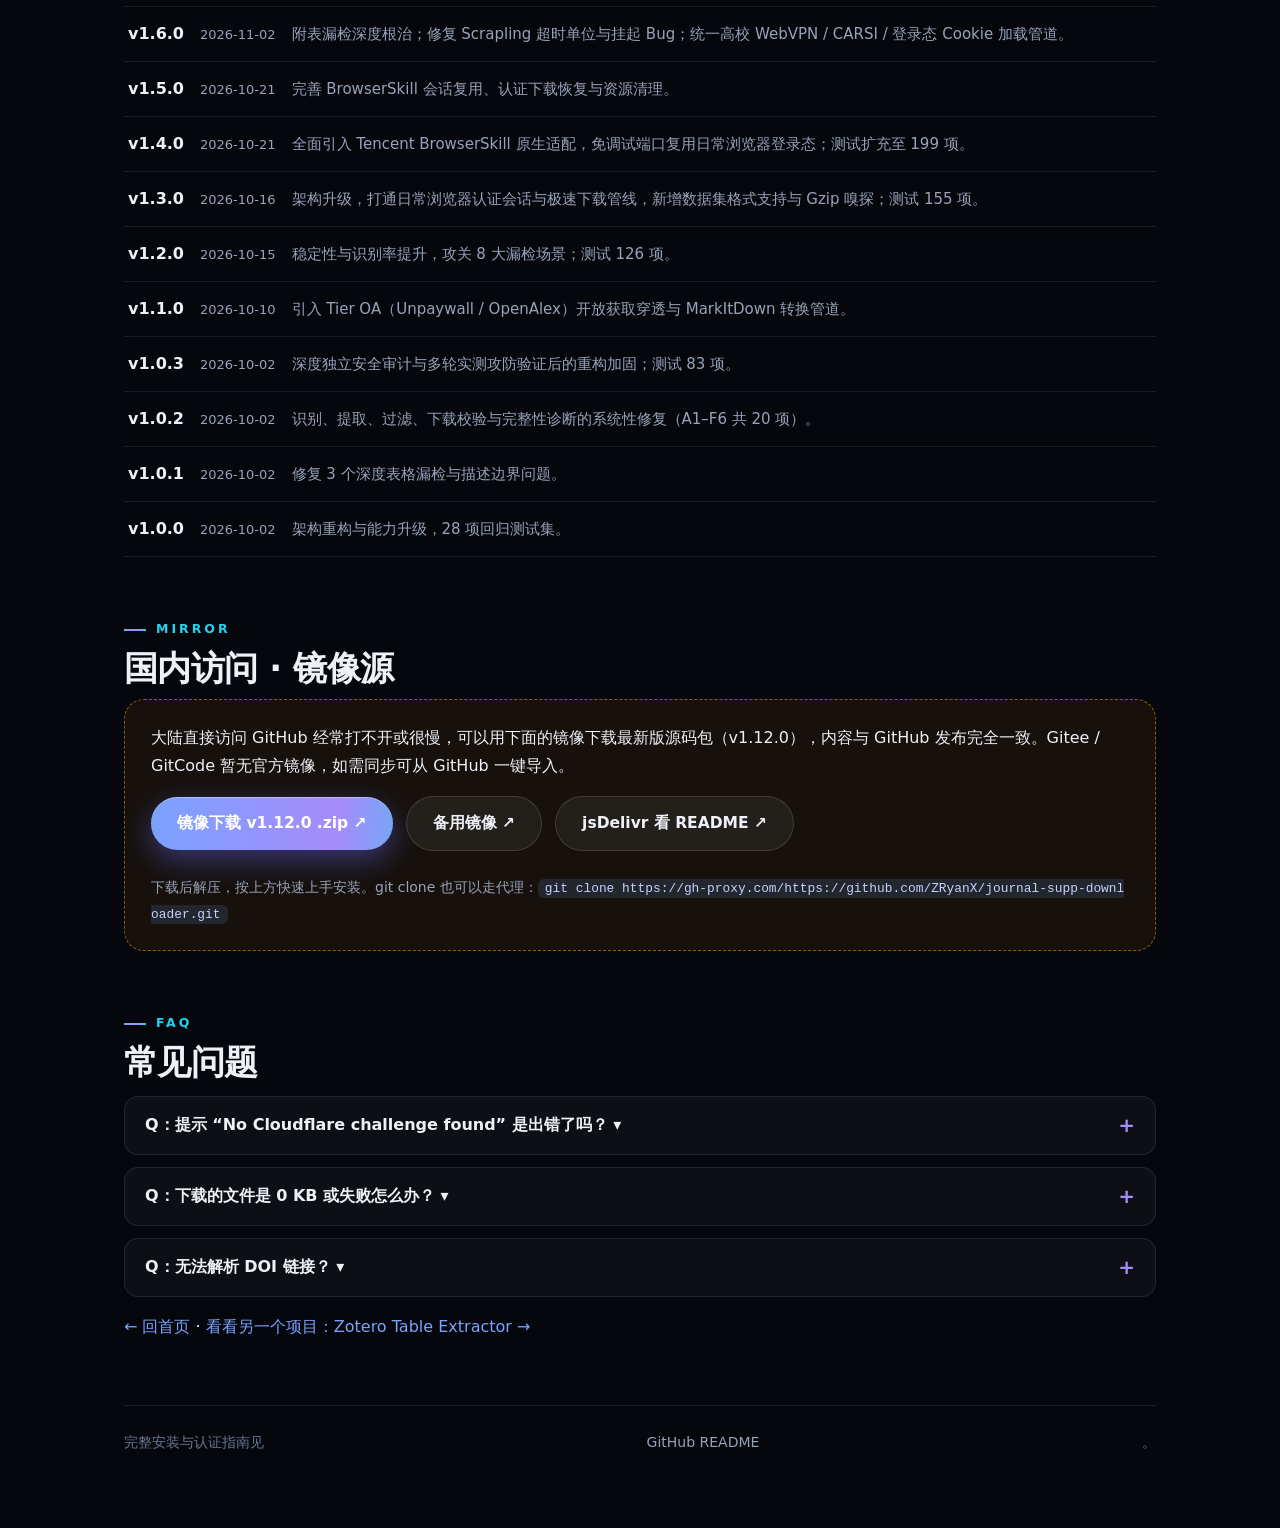
==== commit 425947b9: "Auto-update releases: jsd v1.12.0, zte v1.12.0" ====
--- a/journal-supp-downloader.html
+++ b/journal-supp-downloader.html
@@ -4,16 +4,16 @@
 <header class="topnav"><div class="inner"><a class="logo" href="index.html">Ryan Labs</a><span class="spacer"></span><a href="index.html">首页</a><a href="journal-supp-downloader.html">附表下载</a><a href="zotero-table-extractor.html">表格提取</a></div></header>
 <section class="hero small"><div class="inner">
 <p><a class="backlink" href="index.html">← 回首页</a></p>
-<span class="eyebrow">Supplementary Downloader · v1.11.0</span>
+<span class="eyebrow">Supplementary Downloader · v1.12.0</span>
 <h1>📥 Journal Supplementary Data Downloader</h1>
-<p>文献附表与附件自动下载工具 · Python 3.11+ · Apache-2.0 · 最新版本 v1.11.0</p>
-<a class="btn" href="https://github.com/ZRyanX/journal-supp-downloader">GitHub 仓库 ↗</a><a class="btn ghost" href="https://github.com/ZRyanX/journal-supp-downloader/releases/tag/v1.11.0">v1.11.0 发布页 ↗</a><a class="btn ghost" href="#mirror">国内镜像下载 ↓</a>
+<p>文献附表与附件自动下载工具 · Python 3.11+ · Apache-2.0 · 最新版本 v1.12.0</p>
+<a class="btn" href="https://github.com/ZRyanX/journal-supp-downloader">GitHub 仓库 ↗</a><a class="btn ghost" href="https://github.com/ZRyanX/journal-supp-downloader/releases/tag/v1.12.0">v1.12.0 发布页 ↗</a><a class="btn ghost" href="#mirror">国内镜像下载 ↓</a>
 </div></section>
 <main class="wrap">
 <div class="stats reveal">
 <div class="stat"><b data-count="6">6</b><span>下载策略层级</span></div>
 <div class="stat"><b>150s</b><span>单篇阶段预算（默认）</span></div>
-<div class="stat"><b>v1.11.0</b><span>最新版本</span></div>
+<div class="stat"><b>v1.12.0</b><span>最新版本</span></div>
 <div class="stat"><b>60s</b><span>浏览器接管预算（默认）</span></div>
 </div>
 <p class="lead reveal">从主流学术期刊网站（Elsevier ScienceDirect、SpringerLink、Nature、Wiley 等）自动识别并批量下载文章的补充数据 / 附表文件，如 xlsx、xls、csv、zip、docx、pdf 等。支持处理动态页面与复用浏览器认证会话。</p>
@@ -65,6 +65,7 @@
 
 <h2 class="reveal"><span class="kicker">Releases</span>版本发布</h2>
 <div class="releases reveal">
+<div class="rel"><b>v1.12.0</b><time>2026-11-25</time><p>Patchright 优先 CDP、持久化隐匿浏览器 Profile 与跨平台进程树回收</p></div>
 <div class="rel"><b>v1.11.0</b><time>2026-11-18</time><p>兼容升级 scansci-pdf v1.21.0、机构通道/Elsevier 代理诊断与 OpenAIRE 回退</p></div>
 <div class="rel"><b>v1.10.0</b><time>2026-11-14</time><p>整合多轮全库与实测修复：直连网络隔离、多出版商正文与内嵌 JSON 提取、自动分级浏览器接管、Crossref 多出版商回退、Figshare / ScienceBase / GSA / DiVA 仓储扩展，以及 Playwright 与 MarkItDown 修复、个人敏感配置隔离。</p></div>
 <div class="rel"><b>v1.9.0</b><time>2026-11-13</time><p>修复三轮 50 篇实测发现的 P1 问题（PR #2），消除附表静默漏检。</p></div>
@@ -84,10 +85,10 @@
 
 <h2 class="reveal" id="mirror"><span class="kicker">Mirror</span>国内访问 · 镜像源</h2>
 <div class="mirror reveal">
-<p>大陆直接访问 GitHub 经常打不开或很慢，可以用下面的镜像下载最新版源码包（v1.11.0），内容与 GitHub 发布完全一致。Gitee / GitCode 暂无官方镜像，如需同步可从 GitHub 一键导入。</p>
-<a class="btn" href="https://gh-proxy.com/https://github.com/ZRyanX/journal-supp-downloader/archive/refs/tags/v1.11.0.zip">镜像下载 v1.11.0 .zip ↗</a>
-<a class="btn ghost" href="https://ghfast.top/https://github.com/ZRyanX/journal-supp-downloader/archive/refs/tags/v1.11.0.zip">备用镜像 ↗</a>
-<a class="btn ghost" href="https://cdn.jsdelivr.net/gh/ZRyanX/journal-supp-downloader@v1.11.0/README.md">jsDelivr 看 README ↗</a>
+<p>大陆直接访问 GitHub 经常打不开或很慢，可以用下面的镜像下载最新版源码包（v1.12.0），内容与 GitHub 发布完全一致。Gitee / GitCode 暂无官方镜像，如需同步可从 GitHub 一键导入。</p>
+<a class="btn" href="https://gh-proxy.com/https://github.com/ZRyanX/journal-supp-downloader/archive/refs/tags/v1.12.0.zip">镜像下载 v1.12.0 .zip ↗</a>
+<a class="btn ghost" href="https://ghfast.top/https://github.com/ZRyanX/journal-supp-downloader/archive/refs/tags/v1.12.0.zip">备用镜像 ↗</a>
+<a class="btn ghost" href="https://cdn.jsdelivr.net/gh/ZRyanX/journal-supp-downloader@v1.12.0/README.md">jsDelivr 看 README ↗</a>
 <p class="dim">下载后解压，按上方快速上手安装。git clone 也可以走代理：<code>git clone https://gh-proxy.com/https://github.com/ZRyanX/journal-supp-downloader.git</code></p>
 </div>
 
